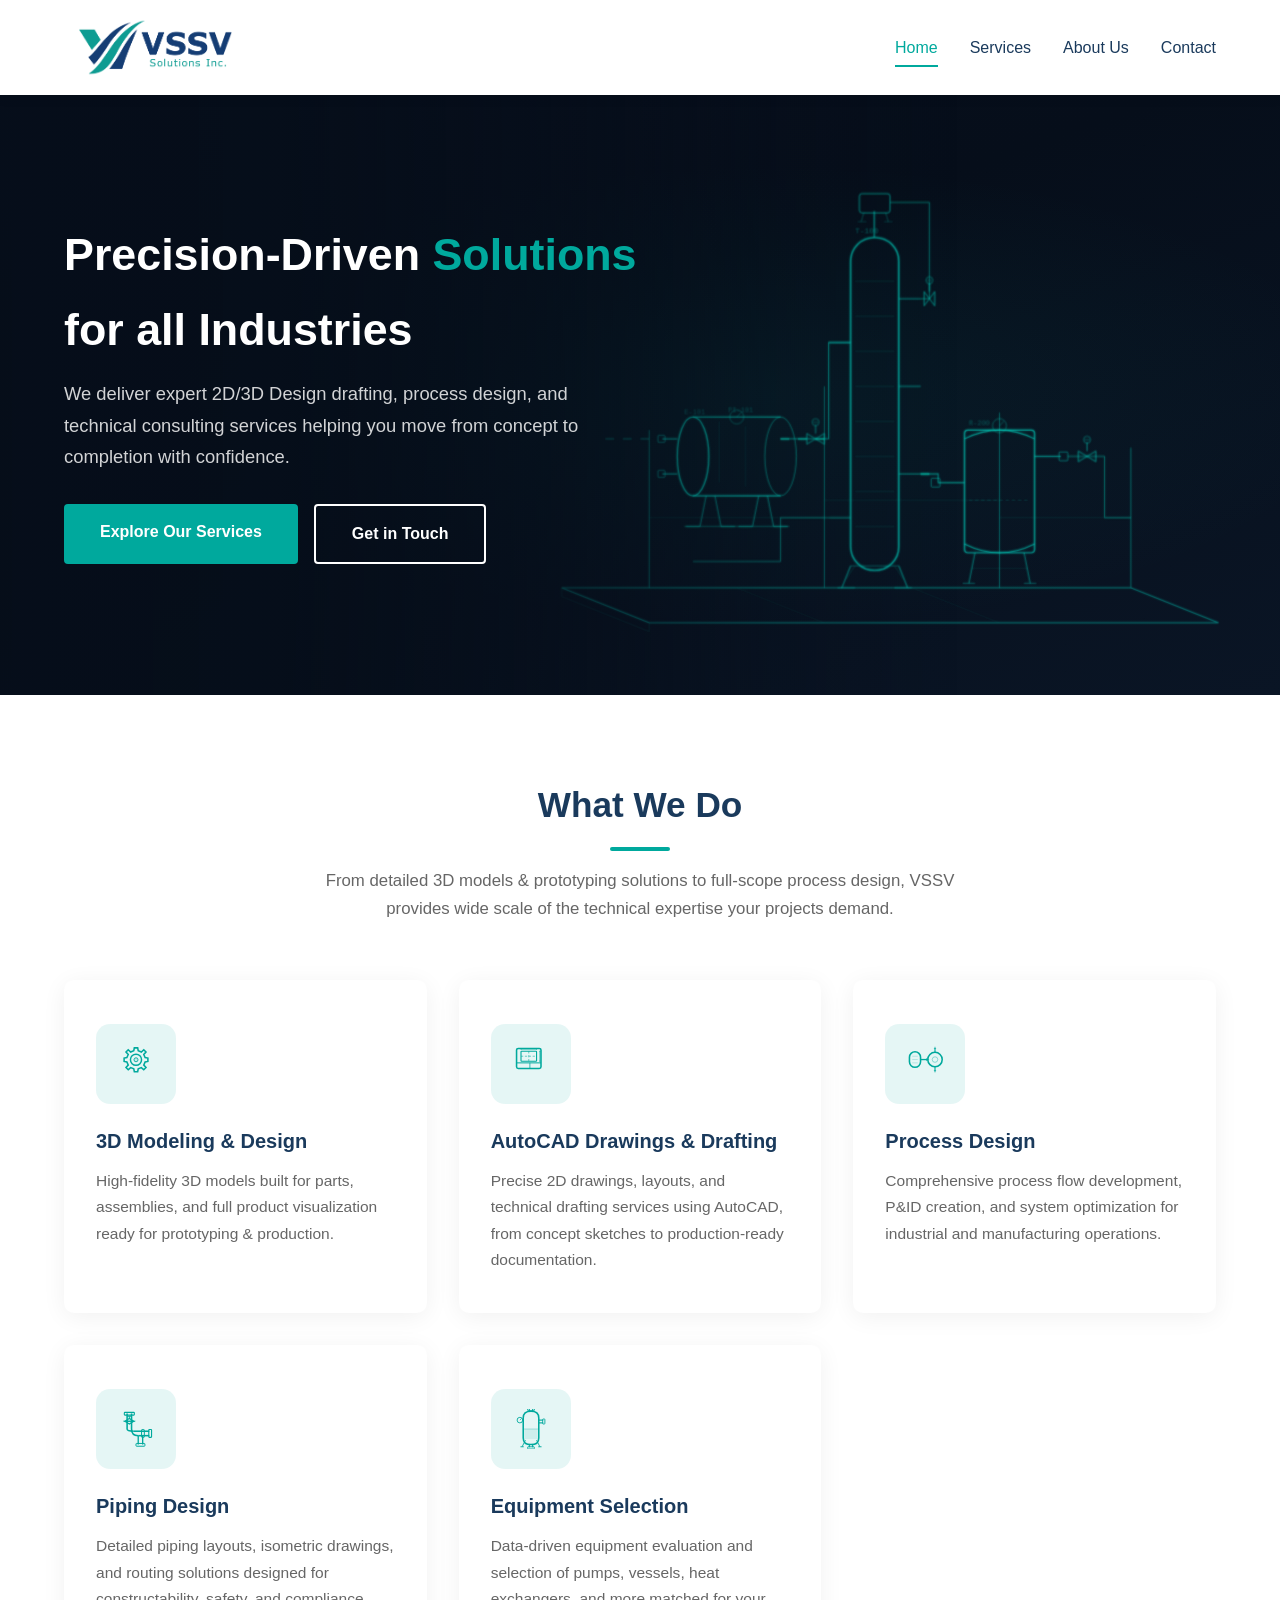
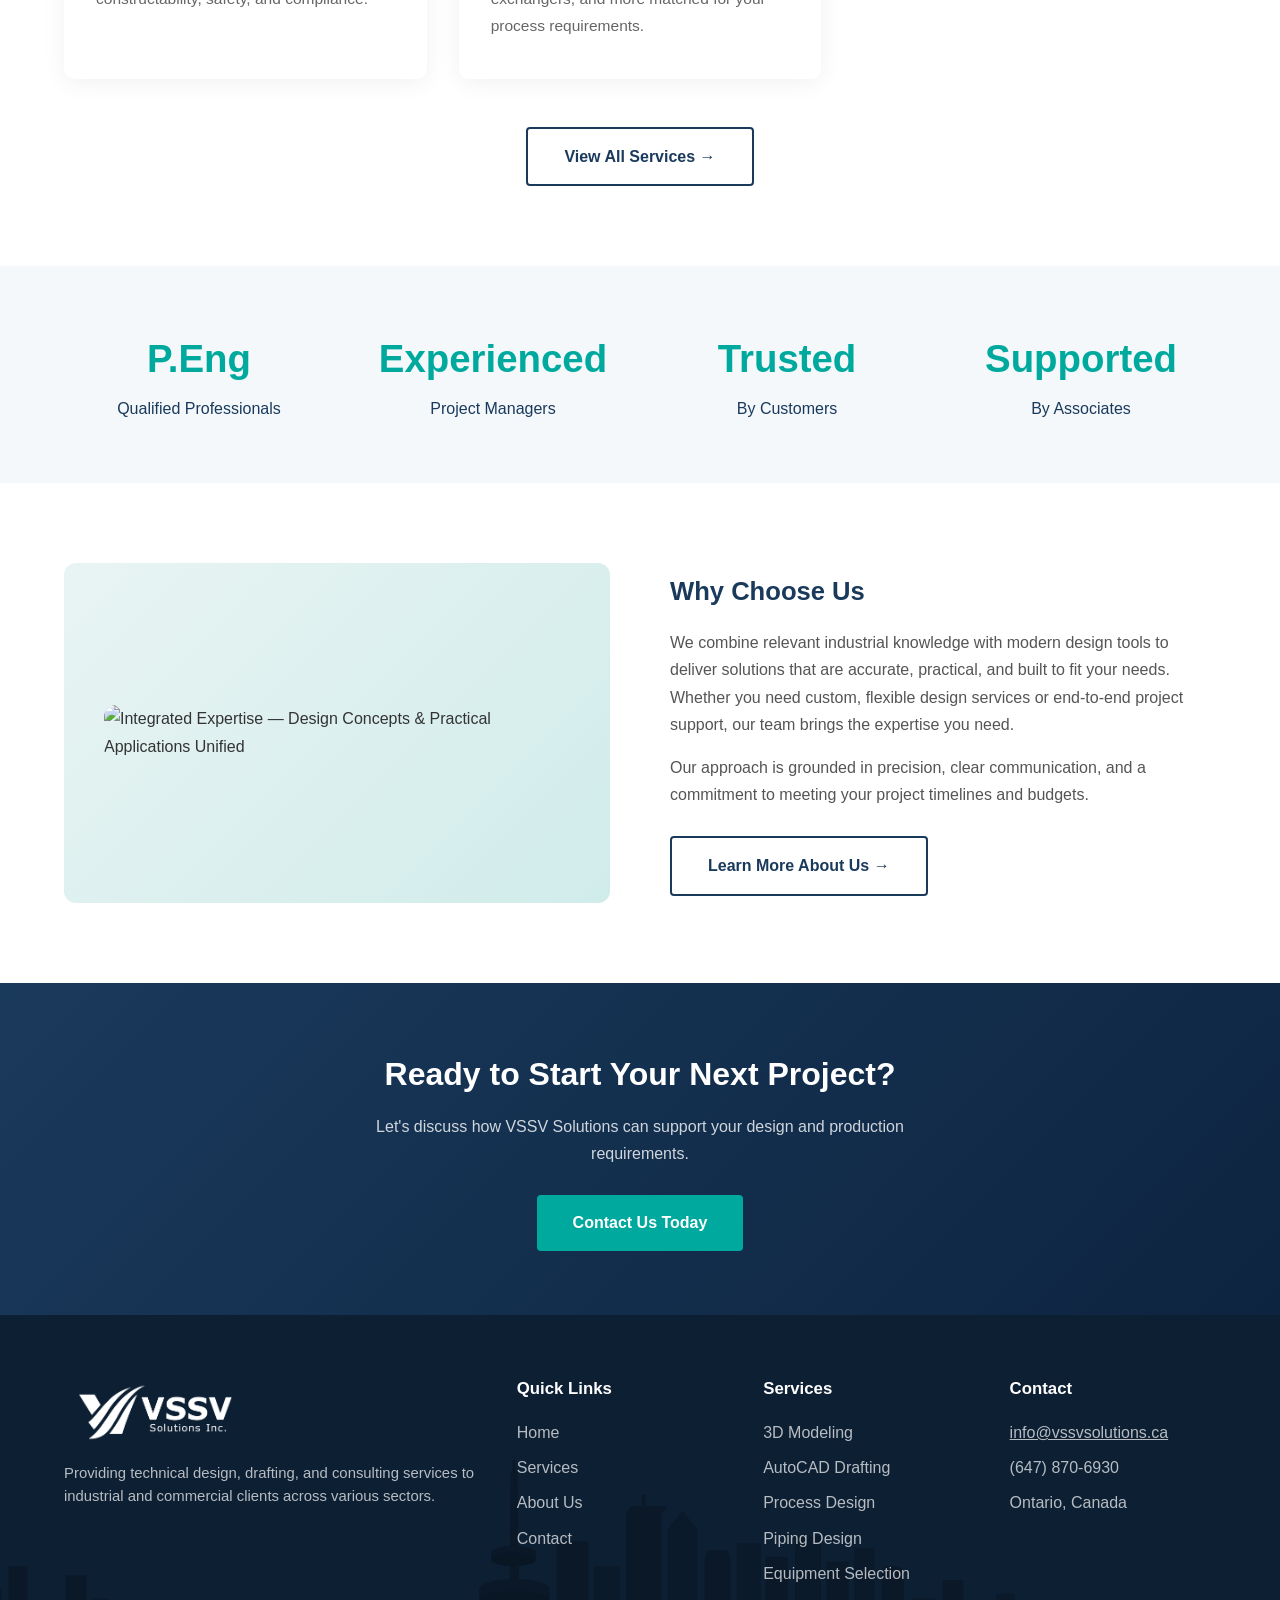
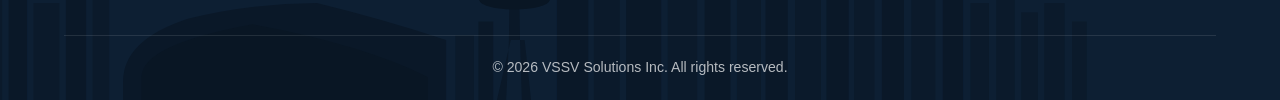
==== index.html @ 6647ab6a "Update index.html" ====
﻿<!DOCTYPE html>
<html lang="en">
<head>
  <meta charset="UTF-8">
  <meta name="viewport" content="width=device-width, initial-scale=1.0">
  <meta name="description" content="VSSV Solutions Inc. provides precision-driven design and drafting solutions for pharmaceutical, manufacturing, food &amp; beverage, process &amp; chemical, and power &amp; utilities industries. Based in Toronto, Canada.">
  <meta name="keywords" content="VSSV Solutions, design, drafting, 3D modeling, AutoCAD, process design, piping design, equipment selection, Toronto, Canada">
  <meta property="og:title" content="VSSV Solutions Inc. | Design &amp; Drafting Solutions for All Industries">
  <meta property="og:description" content="VSSV Solutions Inc. provides precision-driven design and drafting solutions for manufacturing, food &amp; beverage, process &amp; chemical, pharmaceutical, and power &amp; utilities industries. Based in Toronto, Canada.">
  <meta property="og:type" content="website">
  <meta property="og:url" content="https://vssvsolutions.ca">
  <title>VSSV Solutions Inc. | Design & Drafting Solutions for All Industries</title>
  <link rel="stylesheet" href="styles.css">
	<link rel="icon" type="image/jpeg" href="/favicon.jpg">
	<meta property="og:image" content="https://vssvsolutions.ca/favicon.jpg">
</head>
<body>

<!-- ========== NAVBAR ========== -->
<nav class="navbar">
  <div class="container">
    <a href="index.html" class="navbar-logo">
      <img src="images/logo.png" alt="VSSV Solutions Inc.">
    </a>
    <button class="hamburger" onclick="document.querySelector('.nav-links').classList.toggle('open')" aria-label="Menu">
      <span></span><span></span><span></span>
    </button>
    <div class="nav-links">
      <a href="index.html" class="active">Home</a>
      <a href="services.html">Services</a>
      <a href="about.html">About Us</a>
      <a href="contact.html">Contact</a>
    </div>
  </div>
</nav>

<!-- ========== HERO ========== -->
<section class="hero" style="padding:0; position:relative; min-height:600px; overflow:hidden; background:radial-gradient(ellipse at 60% 50%, rgba(0,169,157,.07) 0%, transparent 55%), linear-gradient(160deg, #080f1e 0%, #060e1a 40%, #0a1525 100%);">

  <style>
    /* Process Plant Animations */
    @keyframes slideUp { 0% { transform:translateY(120px); opacity:0; } 100% { transform:translateY(0); opacity:1; } }
    @keyframes slideLeft { 0% { transform:translateX(200px); opacity:0; } 100% { transform:translateX(0); opacity:1; } }
    @keyframes slideDown { 0% { transform:translateY(-140px); opacity:0; } 100% { transform:translateY(0); opacity:1; } }
    @keyframes fadeIn { 0% { opacity:0; } 100% { opacity:1; } }
    @keyframes flowRight { 0% { stroke-dashoffset:20; } 100% { stroke-dashoffset:0; } }

    .b-ground    { opacity:0; animation: slideUp   1.2s cubic-bezier(.23,1,.32,1) 0.2s forwards; }
    .b-columns   { opacity:0; animation: slideUp   1.3s cubic-bezier(.23,1,.32,1) 0.5s forwards; }
    .b-vessels   { opacity:0; animation: slideLeft  1.4s cubic-bezier(.23,1,.32,1) 0.9s forwards; }
    .b-tower     { opacity:0; animation: slideUp   1.5s cubic-bezier(.23,1,.32,1) 1.3s forwards; }
    .b-pipes     { opacity:0; animation: fadeIn    1.2s ease 1.8s forwards; }
    .b-details   { opacity:0; animation: fadeIn    1.0s ease 2.3s forwards; }
    .b-steam     { opacity:0; animation: fadeIn    1.0s ease 2.8s forwards; }
    .b-flow-line { stroke-dasharray:10 10; animation: flowRight 1s linear infinite; }

    .hero .skid-bg {
      position: absolute;
      right: -2%;
      top: 50%;
      transform: translateY(-50%);
      width: 65%;
      height: auto;
      opacity: 0.92;
    }
    .hero .text-fade {
      position: absolute;
      inset: 0;
      background: linear-gradient(90deg,
        rgba(6,14,26,.97) 0%,
        rgba(6,14,26,.92) 22%,
        rgba(6,14,26,.6) 42%,
        rgba(6,14,26,.15) 60%,
        transparent 75%);
      z-index: 5;
    }
    @media (max-width: 900px) {
      .hero .skid-bg { width: 95%; right: -15%; opacity: 0.45; }
      .hero .text-fade {
        background: linear-gradient(90deg,
          rgba(6,14,26,.97) 0%, rgba(6,14,26,.85) 40%,
          rgba(6,14,26,.5) 70%, rgba(6,14,26,.3) 100%);
      }
    }
  </style>

  <!-- Animated Skid Assembly -->
  <svg class="skid-bg" viewBox="0 0 950 720" xmlns="http://www.w3.org/2000/svg">
    <defs>
      <pattern id="dotP" width="30" height="30" patternUnits="userSpaceOnUse">
        <circle cx="15" cy="15" r="0.4" fill="rgba(0,200,180,.1)"/>
      </pattern>
      <filter id="gl" x="-20%" y="-20%" width="140%" height="140%">
        <feGaussianBlur stdDeviation="1.5" result="b"/>
        <feMerge><feMergeNode in="b"/><feMergeNode in="SourceGraphic"/></feMerge>
      </filter>
    </defs>
    <rect width="950" height="720" fill="url(#dotP)"/>

    <!-- Ground / Base platform -->
    <g class="b-ground" filter="url(#gl)">
      <path d="M100 580 L200 620 L850 620 L750 580 Z" fill="none" stroke="rgba(0,220,200,.35)" stroke-width="1.2"/>
      <path d="M100 580 L200 620 L200 630 L100 590 Z" fill="none" stroke="rgba(0,220,200,.15)" stroke-width="0.6"/>
      <line x1="300" y1="580" x2="400" y2="620" stroke="rgba(0,220,200,.1)" stroke-width="0.5"/>
      <line x1="500" y1="580" x2="600" y2="620" stroke="rgba(0,220,200,.1)" stroke-width="0.5"/>
    </g>

    <!-- Support columns -->
    <g class="b-columns" filter="url(#gl)">
      <line x1="200" y1="580" x2="200" y2="400" stroke="rgba(0,220,200,.3)" stroke-width="1"/>
      <line x1="400" y1="580" x2="400" y2="350" stroke="rgba(0,220,200,.3)" stroke-width="1"/>
      <line x1="600" y1="580" x2="600" y2="380" stroke="rgba(0,220,200,.3)" stroke-width="1"/>
      <line x1="750" y1="580" x2="750" y2="420" stroke="rgba(0,220,200,.3)" stroke-width="1"/>
      <!-- Cross braces -->
      <line x1="200" y1="500" x2="400" y2="500" stroke="rgba(0,220,200,.12)" stroke-width="0.6"/>
      <line x1="400" y1="480" x2="600" y2="480" stroke="rgba(0,220,200,.12)" stroke-width="0.6"/>
      <line x1="600" y1="500" x2="750" y2="500" stroke="rgba(0,220,200,.12)" stroke-width="0.6"/>
    </g>

    <!-- Vessels -->
    <g class="b-vessels" filter="url(#gl)">
      <!-- Heat Exchanger (horizontal cylinder) -->
      <ellipse cx="250" cy="430" rx="18" ry="45" stroke="rgba(0,220,200,.55)" stroke-width="1.4" fill="none"/>
      <ellipse cx="350" cy="430" rx="18" ry="45" stroke="rgba(0,220,200,.35)" stroke-width="1" fill="none"/>
      <line x1="250" y1="385" x2="350" y2="385" stroke="rgba(0,220,200,.55)" stroke-width="1.3"/>
      <line x1="250" y1="475" x2="350" y2="475" stroke="rgba(0,220,200,.55)" stroke-width="1.3"/>
      <!-- Internal baffles -->
      <line x1="280" y1="390" x2="280" y2="460" stroke="rgba(0,220,200,.15)" stroke-width="0.5"/>
      <line x1="310" y1="395" x2="310" y2="465" stroke="rgba(0,220,200,.15)" stroke-width="0.5"/>
      <!-- Nozzles -->
      <line x1="232" y1="410" x2="215" y2="410" stroke="rgba(0,220,200,.5)" stroke-width="1.2"/>
      <line x1="232" y1="450" x2="215" y2="450" stroke="rgba(0,220,200,.5)" stroke-width="1.2"/>
      <rect x="210" y="406" width="8" height="8" rx="1" stroke="rgba(0,220,200,.4)" stroke-width="0.8" fill="none"/>
      <rect x="210" y="446" width="8" height="8" rx="1" stroke="rgba(0,220,200,.4)" stroke-width="0.8" fill="none"/>
      <!-- Heat Exchanger Saddle Supports -->
      <path d="M265 475 L258 510 L242 510" stroke="rgba(0,220,200,.4)" stroke-width="1" fill="none"/>
      <path d="M275 475 L282 510 L298 510" stroke="rgba(0,220,200,.4)" stroke-width="1" fill="none"/>
      <line x1="240" y1="510" x2="300" y2="510" stroke="rgba(0,220,200,.35)" stroke-width="0.8"/>
      <path d="M325 475 L318 510 L302 510" stroke="rgba(0,220,200,.4)" stroke-width="1" fill="none"/>
      <path d="M335 475 L342 510 L358 510" stroke="rgba(0,220,200,.4)" stroke-width="1" fill="none"/>
      <line x1="300" y1="510" x2="360" y2="510" stroke="rgba(0,220,200,.35)" stroke-width="0.8"/>

      <!-- Reactor Vessel (vertical drum) -->
      <rect x="560" y="400" width="80" height="140" rx="4" stroke="rgba(0,220,200,.55)" stroke-width="1.4" fill="none"/>
      <path d="M560 410 Q600 390 640 410" stroke="rgba(0,220,200,.5)" stroke-width="1.2" fill="none"/>
      <path d="M560 530 Q600 550 640 530" stroke="rgba(0,220,200,.5)" stroke-width="1.2" fill="none"/>
      <!-- Internal level -->
      <line x1="565" y1="480" x2="635" y2="480" stroke="rgba(0,220,200,.2)" stroke-width="0.6" stroke-dasharray="4 3"/>
      <!-- Nozzles -->
      <line x1="640" y1="430" x2="670" y2="430" stroke="rgba(0,220,200,.5)" stroke-width="1.2"/>
      <rect x="668" y="425" width="10" height="10" rx="1" stroke="rgba(0,220,200,.4)" stroke-width="0.8" fill="none"/>
      <line x1="560" y1="460" x2="530" y2="460" stroke="rgba(0,220,200,.5)" stroke-width="1.2"/>
      <rect x="522" y="455" width="10" height="10" rx="1" stroke="rgba(0,220,200,.4)" stroke-width="0.8" fill="none"/>
      <!-- Reactor Vessel Support Legs -->
      <line x1="572" y1="540" x2="565" y2="575" stroke="rgba(0,220,200,.4)" stroke-width="1"/>
      <line x1="628" y1="540" x2="635" y2="575" stroke="rgba(0,220,200,.4)" stroke-width="1"/>
      <line x1="558" y1="575" x2="572" y2="575" stroke="rgba(0,220,200,.35)" stroke-width="0.8"/>
      <line x1="628" y1="575" x2="642" y2="575" stroke="rgba(0,220,200,.35)" stroke-width="0.8"/>
      <!-- Cross brace between legs -->
      <line x1="568" y1="558" x2="632" y2="558" stroke="rgba(0,220,200,.15)" stroke-width="0.5"/>
    </g>

    <!-- Distillation Tower -->
    <g class="b-tower" filter="url(#gl)">
      <rect x="430" y="180" width="55" height="380" rx="27" stroke="rgba(0,220,200,.6)" stroke-width="1.5" fill="none"/>
      <!-- Trays -->
      <line x1="435" y1="230" x2="480" y2="230" stroke="rgba(0,220,200,.2)" stroke-width="0.5"/>
      <line x1="435" y1="270" x2="480" y2="270" stroke="rgba(0,220,200,.2)" stroke-width="0.5"/>
      <line x1="435" y1="310" x2="480" y2="310" stroke="rgba(0,220,200,.2)" stroke-width="0.5"/>
      <line x1="435" y1="350" x2="480" y2="350" stroke="rgba(0,220,200,.2)" stroke-width="0.5"/>
      <line x1="435" y1="390" x2="480" y2="390" stroke="rgba(0,220,200,.2)" stroke-width="0.5"/>
      <line x1="435" y1="430" x2="480" y2="430" stroke="rgba(0,220,200,.2)" stroke-width="0.5"/>
      <line x1="435" y1="470" x2="480" y2="470" stroke="rgba(0,220,200,.2)" stroke-width="0.5"/>
      <line x1="435" y1="510" x2="480" y2="510" stroke="rgba(0,220,200,.2)" stroke-width="0.5"/>
      <!-- Side nozzles -->
      <line x1="485" y1="250" x2="510" y2="250" stroke="rgba(0,220,200,.45)" stroke-width="1"/>
      <line x1="485" y1="350" x2="510" y2="350" stroke="rgba(0,220,200,.45)" stroke-width="1"/>
      <line x1="485" y1="450" x2="510" y2="450" stroke="rgba(0,220,200,.45)" stroke-width="1"/>
      <line x1="430" y1="300" x2="405" y2="300" stroke="rgba(0,220,200,.45)" stroke-width="1"/>
      <line x1="430" y1="500" x2="405" y2="500" stroke="rgba(0,220,200,.45)" stroke-width="1"/>
      <!-- Top condenser -->
      <line x1="457" y1="180" x2="457" y2="150" stroke="rgba(0,220,200,.5)" stroke-width="1.2"/>
      <rect x="440" y="130" width="35" height="22" rx="3" stroke="rgba(0,220,200,.45)" stroke-width="1" fill="none"/>
      <!-- Condenser Support Brackets -->
      <line x1="445" y1="152" x2="442" y2="162" stroke="rgba(0,220,200,.3)" stroke-width="0.7"/>
      <line x1="470" y1="152" x2="473" y2="162" stroke="rgba(0,220,200,.3)" stroke-width="0.7"/>
      <line x1="438" y1="162" x2="448" y2="162" stroke="rgba(0,220,200,.25)" stroke-width="0.6"/>
      <line x1="468" y1="162" x2="478" y2="162" stroke="rgba(0,220,200,.25)" stroke-width="0.6"/>
      <!-- Distillation Tower Skirt Support -->
      <path d="M430 555 L420 580 L420 580" stroke="rgba(0,220,200,.45)" stroke-width="1.1" fill="none"/>
      <path d="M485 555 L495 580 L495 580" stroke="rgba(0,220,200,.45)" stroke-width="1.1" fill="none"/>
      <line x1="415" y1="580" x2="435" y2="580" stroke="rgba(0,220,200,.35)" stroke-width="0.9"/>
      <line x1="480" y1="580" x2="500" y2="580" stroke="rgba(0,220,200,.35)" stroke-width="0.9"/>
      <!-- Skirt ring -->
      <path d="M430 555 L485 555" stroke="rgba(0,220,200,.3)" stroke-width="0.8"/>
      <!-- Gussets -->
      <line x1="435" y1="555" x2="425" y2="570" stroke="rgba(0,220,200,.2)" stroke-width="0.5"/>
      <line x1="480" y1="555" x2="490" y2="570" stroke="rgba(0,220,200,.2)" stroke-width="0.5"/>
    </g>

    <!-- Interconnecting pipes -->
    <g class="b-pipes" filter="url(#gl)">
      <!-- Heat exchanger to tower -->
      <path d="M350 410 L405 410 L405 300 L430 300" stroke="rgba(0,220,200,.4)" stroke-width="1.2" fill="none"/>
      <!-- Tower to reactor -->
      <path d="M510 450 L530 450 L530 460" stroke="rgba(0,220,200,.4)" stroke-width="1.2" fill="none"/>
      <!-- Tower overhead to condenser -->
      <path d="M475 140 L520 140 L520 250 L510 250" stroke="rgba(0,220,200,.35)" stroke-width="1" fill="none"/>
      <!-- Reactor outlet -->
      <path d="M678 430 L720 430 L720 500 L750 500" stroke="rgba(0,220,200,.35)" stroke-width="1" fill="none"/>
      <!-- Feed line -->
      <path d="M150 410 L210 410" stroke="rgba(0,220,200,.35)" stroke-width="1" fill="none" class="b-flow-line"/>
      <!-- Bottom product line -->
      <path d="M405 500 L350 500 L350 550 L250 550" stroke="rgba(0,220,200,.35)" stroke-width="1" fill="none"/>

      <!-- Animated flow indicators -->
      <path d="M350 410 L405 410" stroke="rgba(0,255,220,.5)" stroke-width="1.5" fill="none" class="b-flow-line"/>
      <path d="M510 450 L530 450" stroke="rgba(0,255,220,.5)" stroke-width="1.5" fill="none" class="b-flow-line"/>
    </g>

    <!-- Details: valves, gauges, labels -->
    <g class="b-details" filter="url(#gl)">
      <!-- Valves (diamond shapes) -->
      <!-- Gate Valve 1 (on pipe to tower) -->
      <polygon points="380,404 390,410 380,416" stroke="rgba(0,220,200,.5)" stroke-width="0.9" fill="none"/>
      <polygon points="400,404 390,410 400,416" stroke="rgba(0,220,200,.5)" stroke-width="0.9" fill="none"/>
      <line x1="390" y1="404" x2="390" y2="394" stroke="rgba(0,220,200,.45)" stroke-width="0.9"/>
      <circle cx="390" cy="391" r="4" stroke="rgba(0,220,200,.4)" stroke-width="0.7" fill="none"/>
      <line x1="387" y1="391" x2="393" y2="391" stroke="rgba(0,220,200,.35)" stroke-width="0.6"/>
      <!-- Gate Valve 2 (on overhead line) -->
      <polygon points="514,242 520,250 514,258" stroke="rgba(0,220,200,.5)" stroke-width="0.9" fill="none"/>
      <polygon points="526,242 520,250 526,258" stroke="rgba(0,220,200,.5)" stroke-width="0.9" fill="none"/>
      <line x1="520" y1="242" x2="520" y2="232" stroke="rgba(0,220,200,.45)" stroke-width="0.9"/>
      <circle cx="520" cy="229" r="4" stroke="rgba(0,220,200,.4)" stroke-width="0.7" fill="none"/>
      <line x1="517" y1="229" x2="523" y2="229" stroke="rgba(0,220,200,.35)" stroke-width="0.6"/>
      <!-- Gate Valve 3 (on reactor outlet) -->
      <polygon points="690,424 700,430 690,436" stroke="rgba(0,220,200,.5)" stroke-width="0.9" fill="none"/>
      <polygon points="710,424 700,430 710,436" stroke="rgba(0,220,200,.5)" stroke-width="0.9" fill="none"/>
      <line x1="700" y1="424" x2="700" y2="414" stroke="rgba(0,220,200,.45)" stroke-width="0.9"/>
      <circle cx="700" cy="411" r="4" stroke="rgba(0,220,200,.4)" stroke-width="0.7" fill="none"/>
      <line x1="697" y1="411" x2="703" y2="411" stroke="rgba(0,220,200,.35)" stroke-width="0.6"/>
      <!-- Pressure gauges -->
      <circle cx="300" cy="385" r="8" stroke="rgba(0,220,200,.35)" stroke-width="0.7" fill="none"/>
      <line x1="300" y1="385" x2="305" y2="380" stroke="rgba(0,220,200,.4)" stroke-width="0.6"/>
      <circle cx="600" cy="395" r="8" stroke="rgba(0,220,200,.35)" stroke-width="0.7" fill="none"/>
      <line x1="600" y1="395" x2="605" y2="390" stroke="rgba(0,220,200,.4)" stroke-width="0.6"/>
      <!-- Labels -->
      <text x="290" y="380" fill="rgba(0,220,200,.2)" font-size="8" font-family="monospace">PI-101</text>
      <text x="435" y="175" fill="rgba(0,220,200,.25)" font-size="9" font-family="monospace">T-100</text>
      <text x="565" y="395" fill="rgba(0,220,200,.2)" font-size="8" font-family="monospace">R-200</text>
      <text x="240" y="382" fill="rgba(0,220,200,.2)" font-size="8" font-family="monospace">E-101</text>
    </g>

    <!-- Steam/vapor from condenser -->
    <g class="b-steam">
      <circle cx="450" cy="120" r="4" fill="none" stroke="rgba(0,220,200,.25)" stroke-width="0.6">
        <animate attributeName="cy" values="120;95" dur="3s" repeatCount="indefinite"/>
        <animate attributeName="opacity" values="0.4;0" dur="3s" repeatCount="indefinite"/>
        <animate attributeName="r" values="3;7" dur="3s" repeatCount="indefinite"/>
      </circle>
      <circle cx="460" cy="125" r="3" fill="none" stroke="rgba(0,220,200,.2)" stroke-width="0.5">
        <animate attributeName="cy" values="125;100" dur="3.5s" repeatCount="indefinite"/>
        <animate attributeName="opacity" values="0.3;0" dur="3.5s" repeatCount="indefinite"/>
        <animate attributeName="r" values="2;6" dur="3.5s" repeatCount="indefinite"/>
      </circle>
      <circle cx="470" cy="122" r="3.5" fill="none" stroke="rgba(0,220,200,.2)" stroke-width="0.5">
        <animate attributeName="cy" values="122;97" dur="2.8s" repeatCount="indefinite"/>
        <animate attributeName="opacity" values="0.35;0" dur="2.8s" repeatCount="indefinite"/>
        <animate attributeName="r" values="2.5;5.5" dur="2.8s" repeatCount="indefinite"/>
      </circle>
    </g>
  </svg>

  <!-- Text readability gradient -->
  <div class="text-fade"></div>

  <!-- Hero Content -->
  <div class="container" style="position:relative;z-index:10;display:flex;align-items:center;min-height:600px;">
    <div class="hero-content">
      <h1>Precision-Driven <span>Solutions</span> </h1>
	  <h1>for all Industries</h1>
      <p>We deliver expert 2D/3D Design drafting, process design, and technical consulting services helping you move from concept to completion with confidence.</p>
      <div class="hero-buttons">
        <a href="services.html" class="btn btn-primary">Explore Our Services</a>
        <a href="contact.html" class="btn btn-outline">Get in Touch</a>
      </div>
    </div>
  </div>
</section>


<!-- ========== SERVICES OVERVIEW ========== -->
<section class="section">
  <div class="container">
    <div class="section-header">
      <h2>What We Do</h2>
      <div class="accent-bar"></div>
      <p>From detailed 3D models & prototyping solutions to full-scope process design, VSSV provides wide scale of the technical expertise your projects demand.</p>
    </div>
    <div class="services-grid">

      <!-- Card 1 -->
      <div class="service-card">
        <div class="icon">
          <svg viewBox="0 0 36 36" fill="none" xmlns="http://www.w3.org/2000/svg">
            <path d="M16.5 3.5 L19.5 3.5 L20 6 L22.8 7.2 L25 5.2 L27 7.2 L25 9.4 L26.2 12.2 L28.7 12.7 L28.7 15.7 L26.2 16.2 L25 19 L27 21.2 L25 23.2 L22.8 21.2 L20 22.4 L19.5 24.9 L16.5 24.9 L16 22.4 L13.2 21.2 L11 23.2 L9 21.2 L11 19 L9.8 16.2 L7.3 15.7 L7.3 12.7 L9.8 12.2 L11 9.4 L9 7.2 L11 5.2 L13.2 7.2 L16 6 L16.5 3.5 Z" stroke="currentColor" stroke-width="1.4" fill="none"/>
            <circle cx="18" cy="14.2" r="5" stroke="currentColor" stroke-width="1.3" fill="none"/>
            <circle cx="18" cy="14.2" r="1.8" stroke="currentColor" stroke-width="0.8" fill="rgba(0,169,157,.15)"/>
          </svg>
        </div>
        <h3>3D Modeling &amp; Design</h3>
        <p>High-fidelity 3D models built for parts, assemblies, and full product visualization ready for prototyping & production.</p>
      </div>

      <!-- Card 2 -->
      <div class="service-card">
        <div class="icon">
          <svg viewBox="0 0 36 36" fill="none" xmlns="http://www.w3.org/2000/svg">
            <rect x="5" y="4" width="22" height="18" rx="1.5" stroke="currentColor" stroke-width="1.4" fill="none"/>
            <line x1="5" y1="17" x2="27" y2="17" stroke="currentColor" stroke-width="0.9"/>
            <line x1="17" y1="17" x2="17" y2="22" stroke="currentColor" stroke-width="0.7"/>
            <rect x="9" y="6.5" width="14" height="9" rx="0.5" stroke="currentColor" stroke-width="1" fill="none"/>
            <line x1="16" y1="6.5" x2="16" y2="15.5" stroke="currentColor" stroke-width="0.5" stroke-dasharray="2 1.5"/>
            <line x1="9" y1="11" x2="23" y2="11" stroke="currentColor" stroke-width="0.5" stroke-dasharray="2 1.5"/>
            <line x1="9" y1="4.5" x2="23" y2="4.5" stroke="currentColor" stroke-width="0.6"/>
            <line x1="9" y1="3.8" x2="9" y2="5.2" stroke="currentColor" stroke-width="0.6"/>
            <line x1="23" y1="3.8" x2="23" y2="5.2" stroke="currentColor" stroke-width="0.6"/>
            <line x1="26" y1="6.5" x2="26" y2="15.5" stroke="currentColor" stroke-width="0.6"/>
            <line x1="25.3" y1="6.5" x2="26.7" y2="6.5" stroke="currentColor" stroke-width="0.6"/>
            <line x1="25.3" y1="15.5" x2="26.7" y2="15.5" stroke="currentColor" stroke-width="0.6"/>
          </svg>
        </div>
        <h3>AutoCAD Drawings &amp; Drafting</h3>
        <p>Precise 2D drawings, layouts, and technical drafting services using AutoCAD, from concept sketches to production-ready documentation.</p>
      </div>

      <!-- Card 3 -->
      <div class="service-card">
        <div class="icon">
          <svg viewBox="0 0 36 36" fill="none" xmlns="http://www.w3.org/2000/svg">
            <rect x="4" y="7" width="10" height="14" rx="5" stroke="currentColor" stroke-width="1.4" fill="none"/>
            <line x1="6.5" y1="11" x2="11.5" y2="11" stroke="currentColor" stroke-width="0.5" stroke-opacity="0.4"/>
            <line x1="6.5" y1="14" x2="11.5" y2="14" stroke="currentColor" stroke-width="0.5" stroke-opacity="0.4"/>
            <line x1="6.5" y1="17" x2="11.5" y2="17" stroke="currentColor" stroke-width="0.5" stroke-opacity="0.4"/>
            <line x1="14" y1="14" x2="20" y2="14" stroke="currentColor" stroke-width="1.2"/>
            <polygon points="19,12.5 22,14 19,15.5" fill="currentColor" fill-opacity="0.7" stroke="none"/>
            <circle cx="27" cy="14" r="6.5" stroke="currentColor" stroke-width="1.4" fill="none"/>
            <circle cx="27" cy="14" r="2.5" stroke="currentColor" stroke-width="0.7" fill="none" stroke-opacity="0.5"/>
            <line x1="27" y1="7.5" x2="27" y2="3.5" stroke="currentColor" stroke-width="1"/>
            <polygon points="25.8,4.5 27,2 28.2,4.5" fill="currentColor" fill-opacity="0.6" stroke="none"/>
            <line x1="27" y1="20.5" x2="27" y2="24.5" stroke="currentColor" stroke-width="1"/>
            <polygon points="25.8,23.5 27,26 28.2,23.5" fill="currentColor" fill-opacity="0.6" stroke="none"/>
          </svg>
        </div>
        <h3>Process Design</h3>
        <p>Comprehensive process flow development, P&amp;ID creation, and system optimization for industrial and manufacturing operations.</p>
      </div>

      <!-- Card 4 -->
      <div class="service-card">
        <div class="icon">
          <svg viewBox="0 0 36 36" fill="none" xmlns="http://www.w3.org/2000/svg">
            <line x1="10" y1="4" x2="10" y2="18" stroke="currentColor" stroke-width="1.4"/>
            <line x1="14" y1="4" x2="14" y2="18" stroke="currentColor" stroke-width="1.4"/>
            <rect x="7.5" y="3" width="9" height="2.5" rx="0.5" stroke="currentColor" stroke-width="1" fill="none"/>
            <path d="M14 18 Q14 24 20 24" stroke="currentColor" stroke-width="1.4" fill="none"/>
            <path d="M10 18 Q10 20 16 20" stroke="currentColor" stroke-width="1.4" fill="none"/>
            <line x1="16" y1="20" x2="30" y2="20" stroke="currentColor" stroke-width="1.4"/>
            <line x1="20" y1="24" x2="30" y2="24" stroke="currentColor" stroke-width="1.4"/>
            <rect x="23" y="18.5" width="2.5" height="7" rx="0.5" stroke="currentColor" stroke-width="0.9" fill="none"/>
            <rect x="29.5" y="18.5" width="2.5" height="7" rx="0.5" stroke="currentColor" stroke-width="1" fill="none"/>
            <polygon points="8,11 12,8.5 16,11" stroke="currentColor" stroke-width="1" fill="none"/>
            <polygon points="8,11 12,13.5 16,11" stroke="currentColor" stroke-width="1" fill="none"/>
            <line x1="12" y1="8.5" x2="12" y2="6.5" stroke="currentColor" stroke-width="0.8"/>
            <line x1="10" y1="6.5" x2="14" y2="6.5" stroke="currentColor" stroke-width="0.9"/>
            <line x1="20" y1="24" x2="20" y2="32" stroke="currentColor" stroke-width="1.2"/>
            <line x1="24" y1="24" x2="24" y2="32" stroke="currentColor" stroke-width="1.2"/>
            <rect x="18" y="31" width="8" height="2.5" rx="0.5" stroke="currentColor" stroke-width="0.9" fill="none"/>
          </svg>
        </div>
        <h3>Piping Design</h3>
        <p>Detailed piping layouts, isometric drawings, and routing solutions designed for constructability, safety, and compliance.</p>
      </div>

      <!-- Card 5 -->
      <div class="service-card">
        <div class="icon">
          <svg viewBox="0 0 36 36" fill="none" xmlns="http://www.w3.org/2000/svg">
            <line x1="11" y1="8" x2="11" y2="26" stroke="currentColor" stroke-width="1.4"/>
            <line x1="25" y1="8" x2="25" y2="26" stroke="currentColor" stroke-width="1.4"/>
            <path d="M11 8 Q11 2 18 2 Q25 2 25 8" stroke="currentColor" stroke-width="1.4" fill="none"/>
            <path d="M11 26 Q11 32 18 32 Q25 32 25 26" stroke="currentColor" stroke-width="1.4" fill="none"/>
            <rect x="12" y="18" width="12" height="9" rx="0" fill="rgba(0,169,157,.1)"/>
            <line x1="11" y1="18" x2="25" y2="18" stroke="currentColor" stroke-width="0.6" stroke-opacity="0.45"/>
            <line x1="16.5" y1="2" x2="16.5" y2="0" stroke="currentColor" stroke-width="1"/>
            <line x1="19.5" y1="2" x2="19.5" y2="0" stroke="currentColor" stroke-width="1"/>
            <rect x="15" y="-0.5" width="6" height="2" rx="0.5" stroke="currentColor" stroke-width="0.8" fill="none"/>
            <line x1="25" y1="10" x2="29" y2="10" stroke="currentColor" stroke-width="1"/>
            <line x1="25" y1="12.5" x2="29" y2="12.5" stroke="currentColor" stroke-width="1"/>
            <rect x="28.5" y="9" width="2" height="4.5" rx="0.5" stroke="currentColor" stroke-width="0.8" fill="none"/>
            <line x1="16.5" y1="32" x2="16.5" y2="34.5" stroke="currentColor" stroke-width="1"/>
            <line x1="19.5" y1="32" x2="19.5" y2="34.5" stroke="currentColor" stroke-width="1"/>
            <rect x="15" y="34" width="6" height="2" rx="0.5" stroke="currentColor" stroke-width="0.8" fill="none"/>
            <line x1="13" y1="28" x2="10" y2="34" stroke="currentColor" stroke-width="0.8"/>
            <line x1="23" y1="28" x2="26" y2="34" stroke="currentColor" stroke-width="0.8"/>
            <line x1="8.5" y1="34" x2="11.5" y2="34" stroke="currentColor" stroke-width="0.8"/>
            <line x1="24.5" y1="34" x2="27.5" y2="34" stroke="currentColor" stroke-width="0.8"/>
            <circle cx="8" cy="10" r="2.5" stroke="currentColor" stroke-width="0.8" fill="none"/>
            <line x1="8" y1="10" x2="9.5" y2="8.5" stroke="currentColor" stroke-width="0.6"/>
            <line x1="11" y1="10" x2="10.5" y2="10" stroke="currentColor" stroke-width="0.6"/>
          </svg>
        </div>
        <h3>Equipment Selection</h3>
        <p>Data-driven equipment evaluation and selection of pumps, vessels, heat exchangers, and more matched for your process requirements.</p>
      </div>

    </div>
    <div style="text-align:center; margin-top:48px;">
      <a href="services.html" class="btn btn-outline-dark">View All Services →</a>
    </div>
  </div>
</section>

<!-- ========== STATS ========== -->
<section class="section-alt">
  <div class="container">
    <div class="stats-row">
      <div class="stat-item"><h3>P.Eng</h3><p>Qualified Professionals</p></div>
      <div class="stat-item"><h3>Experienced</h3><p>Project Managers</p></div>
      <div class="stat-item"><h3>Trusted</h3><p>By Customers</p></div>
      <div class="stat-item"><h3>Supported</h3><p>By Associates</p></div>
    </div>
  </div>
</section>

<!-- ========== WHY VSSV ========== -->
<section class="section">
  <div class="container">
    <div class="about-grid">
      <div class="about-image">
        <img src="images/why-choose-us.png" alt="Integrated Expertise — Design Concepts & Practical Applications Unified" style="width:100%; border-radius:12px;">
      </div>
      <div class="about-text">
        <h3>Why Choose Us</h3>
        <p>We combine relevant industrial knowledge with modern design tools to deliver solutions that are accurate, practical, and built to fit your needs. Whether you need custom, flexible design services or end-to-end project support, our team brings the expertise you need.</p>
        <p>Our approach is grounded in precision, clear communication, and a commitment to meeting your project timelines and budgets.</p>
        <a href="about.html" class="btn btn-outline-dark" style="margin-top:12px;">Learn More About Us →</a>
      </div>
    </div>
  </div>
</section>

<!-- ========== CTA ========== -->
<section class="cta-banner">
  <div class="container">
    <h2>Ready to Start Your Next Project?</h2>
    <p>Let's discuss how VSSV Solutions can support your design and production requirements.</p>
    <a href="contact.html" class="btn btn-primary">Contact Us Today</a>
  </div>
</section>

<!-- ========== FOOTER ========== -->
<footer class="footer">
  <!-- Toronto Skyline Silhouette -->
  <div class="skyline-backdrop">
    <svg viewBox="0 0 1600 260" preserveAspectRatio="xMidYMid slice" style="height: 240px;" xmlns="http://www.w3.org/2000/svg">
      <rect x="30" y="145" width="18" height="115" fill="#0b1a2b"/>
      <rect x="55" y="105" width="22" height="155" fill="#0a1828"/>
      <rect x="84" y="140" width="25" height="120" fill="#0b1a2b"/>
      <rect x="116" y="115" width="20" height="145" fill="#0a1828"/>
      <rect x="143" y="155" width="28" height="105" fill="#0b1a2b"/>
      <rect x="178" y="125" width="22" height="135" fill="#0a1828"/>
      <rect x="207" y="150" width="18" height="110" fill="#0b1a2b"/>
      <path d="M240 260 L240 240 Q240 195 310 172 Q380 155 450 155 Q520 172 590 195 Q590 240 590 260 Z" fill="#0a1828"/>
      <path d="M260 260 L260 235 Q260 200 380 178 Q500 200 570 235 L570 260 Z" fill="#091624"/>
      <rect x="600" y="190" width="20" height="70" fill="#0b1a2b"/>
      <rect x="625" y="175" width="16" height="85" fill="#0a1828"/>
      <polygon points="645,260 655,260 658,195 670,195 672,260 682,260 675,195 660,195" fill="#0a1828"/>
      <polygon points="658,195 660,12 667,12 670,195" fill="#0a1828"/>
      <rect x="662" y="0" width="3" height="12" fill="#0a1828"/>
      <ellipse cx="664" cy="140" rx="38" ry="11" fill="#0a1828"/>
      <rect x="626" y="140" width="76" height="12" rx="2" fill="#0a1828"/>
      <ellipse cx="664" cy="152" rx="38" ry="10" fill="#091624"/>
      <ellipse cx="663" cy="100" rx="24" ry="7" fill="#0a1828"/>
      <rect x="639" y="100" width="48" height="8" rx="1" fill="#0a1828"/>
      <ellipse cx="663" cy="108" rx="24" ry="7" fill="#091624"/>
      <rect x="710" y="88" width="34" height="172" fill="#0a1828"/>
      <rect x="750" y="115" width="28" height="145" fill="#0b1a2b"/>
      <rect x="785" y="58" width="38" height="202" fill="#0a1828"/>
      <rect x="802" y="38" width="4" height="20" fill="#0a1828"/>
      <polygon points="785,58 790,50 830,50 823,58" fill="#0a1828"/>
      <rect x="830" y="75" width="32" height="185" fill="#0b1a2b"/>
      <polygon points="830,75 846,55 862,75" fill="#0b1a2b"/>
      <rect x="870" y="108" width="28" height="152" fill="#0a1828"/>
      <polygon points="870,108 873,98 895,98 898,108" fill="#0a1828"/>
      <rect x="905" y="90" width="26" height="170" fill="#0b1a2b"/>
      <rect x="936" y="105" width="24" height="155" fill="#0a1828"/>
      <rect x="968" y="82" width="28" height="178" fill="#0b1a2b"/>
      <rect x="1002" y="110" width="24" height="150" fill="#0a1828"/>
      <rect x="1032" y="95" width="22" height="165" fill="#0b1a2b"/>
      <rect x="1062" y="120" width="24" height="140" fill="#0a1828"/>
      <ellipse cx="1074" cy="120" rx="12" ry="5" fill="#0a1828"/>
      <rect x="1094" y="150" width="26" height="110" fill="#0b1a2b"/>
      <rect x="1128" y="130" width="22" height="130" fill="#0a1828"/>
      <rect x="1158" y="155" width="20" height="105" fill="#0b1a2b"/>
      <rect x="1186" y="145" width="20" height="115" fill="#0b1a2b"/>
      <rect x="1213" y="165" width="18" height="95" fill="#0b1a2b"/>
      <rect x="1238" y="155" width="22" height="105" fill="#0b1a2b"/>
      <rect x="1268" y="175" width="16" height="85" fill="#0b1a2b"/>
    </svg>
  </div>
  <div class="container">
    <div class="footer-grid">
      <div class="footer-about">
        <img src="images/logo.png" alt="VSSV Solutions Inc." style="height:75px; filter: brightness(0) invert(1);">
        <p>Providing technical design, drafting, and consulting services to industrial and commercial clients across various sectors.</p>
      </div>
      <div>
        <h4>Quick Links</h4>
        <ul>
          <li><a href="index.html">Home</a></li>
          <li><a href="services.html">Services</a></li>
          <li><a href="about.html">About Us</a></li>
          <li><a href="contact.html">Contact</a></li>
        </ul>
      </div>
      <div>
        <h4>Services</h4>
        <ul>
          <li><a href="services.html">3D Modeling</a></li>
          <li><a href="services.html">AutoCAD Drafting</a></li>
          <li><a href="services.html">Process Design</a></li>
          <li><a href="services.html">Piping Design</a></li>
          <li><a href="services.html">Equipment Selection</a></li>
        </ul>
      </div>
      <div>
        <h4>Contact</h4>
        <ul>
          <li><a href="mailto:info@vssvsolutions.ca" class="email-link">info@vssvsolutions.ca</a></li>
          <li>(647) 870-6930</li>
          <li>Ontario, Canada</li>
        </ul>
      </div>
    </div>
    <div class="footer-bottom">
      &copy; 2026 VSSV Solutions Inc. All rights reserved.
    </d                
---- styles.css ----
/* ========================================
   VSSV Solutions Inc. — Global Stylesheet
   Colors: Navy #1a3a5c  |  Teal #00a99d
   ======================================== */

/* ---------- Reset & Base ---------- */
*, *::before, *::after { box-sizing: border-box; margin: 0; padding: 0; }

html { scroll-behavior: smooth; }

body {
  font-family: 'Segoe UI', Roboto, 'Helvetica Neue', Arial, sans-serif;
  color: #333;
  line-height: 1.7;
  background: #fff;
}

a { text-decoration: none; color: inherit; }
img { max-width: 100%; display: block; }
ul { list-style: none; }

/* ---------- Utility ---------- */
.container { max-width: 1200px; margin: 0 auto; padding: 0 24px; }
.section   { padding: 80px 0; }
.section-alt { background: #f4f8fb; }

.section-header {
  text-align: center;
  margin-bottom: 56px;
}
.section-header h2 {
  font-size: 2.2rem;
  color: #1a3a5c;
  margin-bottom: 12px;
}
.section-header .accent-bar {
  width: 60px; height: 4px;
  background: #00a99d;
  margin: 0 auto 16px;
  border-radius: 2px;
}
.section-header p {
  max-width: 640px;
  margin: 0 auto;
  color: #666;
  font-size: 1.05rem;
}

.btn {
  display: inline-block;
  padding: 14px 36px;
  border-radius: 4px;
  font-weight: 600;
  font-size: 1rem;
  transition: all .25s;
  cursor: pointer;
  border: none;
}
.btn-primary { background: #00a99d; color: #fff; }
.btn-primary:hover { background: #008f84; }
.btn-outline { border: 2px solid #fff; color: #fff; background: transparent; }
.btn-outline:hover { background: rgba(255,255,255,.15); }
.btn-outline-dark { border: 2px solid #1a3a5c; color: #1a3a5c; background: transparent; }
.btn-outline-dark:hover { background: #1a3a5c; color: #fff; }

/* ---------- Navigation ---------- */
.navbar {
  position: fixed; top: 0; left: 0; right: 0;
  z-index: 1000;
  background: #fff;
  box-shadow: 0 2px 12px rgba(0,0,0,.08);
  transition: background .3s;
}
.navbar .container {
  display: flex;
  align-items: center;
  justify-content: space-between;
  height: 95px;
}
.navbar-logo img {
  height: 75px;
  width: auto;
}
.navbar-logo .logo-text {
  display: flex;
  align-items: center;
  gap: 10px;
  font-size: 1.5rem;
  font-weight: 800;
  color: #1a3a5c;
}
.navbar-logo .logo-text span.teal { color: #00a99d; }

.nav-links { display: flex; gap: 32px; align-items: center; }
.nav-links a {
  font-weight: 500;
  color: #1a3a5c;
  position: relative;
  padding: 4px 0;
  transition: color .2s;
}
.nav-links a::after {
  content: '';
  position: absolute; left: 0; bottom: -2px;
  width: 0; height: 2px;
  background: #00a99d;
  transition: width .3s;
}
.nav-links a:hover { color: #00a99d; }
.nav-links a:hover::after,
.nav-links a.active::after { width: 100%; }
.nav-links a.active { color: #00a99d; }

/* Hamburger */
.hamburger { display: none; flex-direction: column; gap: 5px; cursor: pointer; background: none; border: none; padding: 4px; }
.hamburger span { display: block; width: 26px; height: 3px; background: #1a3a5c; border-radius: 2px; transition: .3s; }

/* ---------- Hero ---------- */
.hero {
  margin-top: 95px;
  color: #fff;
  position: relative;
  overflow: hidden;
}
.hero .container {
  display: flex;
  align-items: center;
  gap: 60px;
}
.hero-content { flex: 1; position: relative; z-index: 1; }
.hero-content h1 {
  font-size: 2.8rem;
  line-height: 1.25;
  margin-bottom: 20px;
}
.hero-content h1 span { color: #00a99d; }
.hero-content p {
  font-size: 1.15rem;
  color: rgba(255,255,255,.82);
  margin-bottom: 32px;
  max-width: 520px;
}
.hero-buttons { display: flex; gap: 16px; flex-wrap: wrap; }
.hero-visual { flex: 1; position: relative; z-index: 1; text-align: center; }
.hero-visual svg { max-width: 420px; }

/* ---------- Services Grid ---------- */
.services-grid {
  display: grid;
  grid-template-columns: repeat(auto-fit, minmax(320px, 1fr));
  gap: 32px;
}
.service-card {
  background: #fff;
  border-radius: 10px;
  padding: 40px 32px;
  box-shadow: 0 4px 24px rgba(0,0,0,.06);
  transition: transform .3s, box-shadow .3s;
  border-top: 4px solid transparent;
}
.service-card:hover {
  transform: translateY(-6px);
  box-shadow: 0 12px 36px rgba(0,0,0,.1);
  border-top-color: #00a99d;
}
.service-card .icon {
  width: 80px; height: 80px;
  background: rgba(0,169,157,.1);
  border-radius: 14px;
  display: flex; align-items: center; justify-content: center;
  margin-bottom: 20px;
}
.service-card .icon svg { width: 40px; height: 40px; color: #00a99d; }
.service-card h3 { font-size: 1.25rem; color: #1a3a5c; margin-bottom: 10px; }
.service-card p { color: #666; font-size: .97rem; }

/* ---------- Stats Row ---------- */
.stats-row {
  display: grid;
  grid-template-columns: repeat(4, 1fr);
  gap: 24px;
  text-align: center;
  padding: 60px 0;
}
.stat-item h3 { font-size: 2.4rem; color: #00a99d; font-weight: 700; }
.stat-item p  { color: #1a3a5c; font-weight: 500; margin-top: 4px; }

/* ---------- About / Why Choose ---------- */
.about-grid {
  display: grid;
  grid-template-columns: 1fr 1fr;
  gap: 60px;
  align-items: center;
}
.about-text h3 { font-size: 1.6rem; color: #1a3a5c; margin-bottom: 16px; }
.about-text p  { color: #555; margin-bottom: 16px; }
.about-image {
  background: linear-gradient(135deg, #e8f4f3 0%, #d0ecea 100%);
  border-radius: 12px;
  padding: 40px;
  display: flex; align-items: center; justify-content: center;
  min-height: 340px;
}

.values-grid {
  display: grid;
  grid-template-columns: repeat(auto-fit, minmax(240px, 1fr));
  gap: 28px;
  margin-top: 40px;
}
.value-card {
  text-align: center;
  padding: 32px 20px;
}
.value-card .icon {
  width: 56px; height: 56px;
  margin: 0 auto 16px;
  background: rgba(0,169,157,.1);
  border-radius: 50%;
  display: flex; align-items: center; justify-content: center;
}
.value-card h4 { color: #1a3a5c; margin-bottom: 8px; }
.value-card p  { color: #666; font-size: .93rem; }

/* ---------- Team ---------- */
.team-grid {
  display: grid;
  grid-template-columns: repeat(auto-fit, minmax(250px, 1fr));
  gap: 32px;
}
.team-card {
  text-align: center;
  padding: 36px 24px;
  background: #fff;
  border-radius: 10px;
  box-shadow: 0 4px 20px rgba(0,0,0,.06);
}
.team-card .avatar {
  width: 100px; height: 100px;
  border-radius: 50%;
  background: linear-gradient(135deg, #1a3a5c, #00a99d);
  margin: 0 auto 16px;
  display: flex; align-items: center; justify-content: center;
  color: #fff; font-size: 2rem; font-weight: 700;
}
.team-card h4 { color: #1a3a5c; margin-bottom: 4px; }
.team-card .role { color: #00a99d; font-size: .9rem; font-weight: 500; }
.team-card p { color: #666; font-size: .93rem; margin-top: 10px; }

/* ---------- Contact ---------- */
.contact-grid {
  display: grid;
  grid-template-columns: 1fr 1fr;
  gap: 48px;
}
.contact-info-card {
  display: flex; gap: 16px;
  margin-bottom: 28px;
}
.contact-info-card .icon {
  width: 48px; height: 48px; min-width: 48px;
  background: rgba(0,169,157,.1);
  border-radius: 10px;
  display: flex; align-items: center; justify-content: center;
}
.contact-info-card h4 { color: #1a3a5c; margin-bottom: 2px; }
.contact-info-card p  { color: #666; font-size: .95rem; }

.contact-form { background: #fff; padding: 40px; border-radius: 12px; box-shadow: 0 4px 24px rgba(0,0,0,.06); }
.contact-form h3 { color: #1a3a5c; margin-bottom: 24px; font-size: 1.4rem; }
.form-group { margin-bottom: 18px; }
.form-group label { display: block; font-weight: 500; color: #1a3a5c; margin-bottom: 6px; font-size: .95rem; }
.form-group input,
.form-group select,
.form-group textarea {
  width: 100%;
  padding: 12px 16px;
  border: 1.5px solid #d5dde5;
  border-radius: 6px;
  font-size: 1rem;
  font-family: inherit;
  transition: border-color .2s;
  background: #fafbfc;
}
.form-group input:focus,
.form-group select:focus,
.form-group textarea:focus {
  outline: none;
  border-color: #00a99d;
  background: #fff;
}
.form-group textarea { resize: vertical; min-height: 120px; }
.form-row { display: grid; grid-template-columns: 1fr 1fr; gap: 16px; }

/* ---------- CTA Banner ---------- */
.cta-banner {
  background: linear-gradient(135deg, #1a3a5c, #0d2440);
  color: #fff;
  text-align: center;
  padding: 64px 24px;
}
.cta-banner h2 { font-size: 2rem; margin-bottom: 12px; }
.cta-banner p  { color: rgba(255,255,255,.8); margin-bottom: 28px; max-width: 560px; margin-left: auto; margin-right: auto; }

/* ---------- Footer ---------- */
.footer {
  background: #0d1f33;
  color: rgba(255,255,255,.7);
  padding: 60px 0 0;
  position: relative;
  overflow: hidden;
}
.skyline-backdrop {
  position: absolute;
  bottom: 0; left: 0; right: 0;
  pointer-events: none;
  z-index: 0;
}
.skyline-backdrop svg {
  display: block;
  width: 100%;
}
.footer .container {
  position: relative;
  z-index: 1;
}
.footer-grid {
  display: grid;
  grid-template-columns: 2fr 1fr 1fr 1fr;
  gap: 40px;
}
.footer-about p { font-size: .93rem; margin-top: 12px; line-height: 1.6; }
.footer h4 { color: #fff; margin-bottom: 16px; font-size: 1.05rem; }
.footer ul li { margin-bottom: 8px; }
.footer ul a:hover, .footer .email-link:hover { color: #00a99d; }

/* Email links — site-wide */
.email-link {
  color: inherit;
  text-decoration: underline;
  transition: color .2s;
}
.email-link:hover {
  color: #00a99d;
}
.footer-bottom {
  border-top: 1px solid rgba(255,255,255,.1);
  margin-top: 40px;
  padding: 20px 0;
  text-align: center;
  font-size: .88rem;
}

/* ---------- Responsive ---------- */
@media (max-width: 992px) {
  .hero .container { flex-direction: column; text-align: center; }
  .hero-content p { margin-left: auto; margin-right: auto; }
  .hero-buttons { justify-content: center; }
  .about-grid { grid-template-columns: 1fr; }
  .contact-grid { grid-template-columns: 1fr; }
  .footer-grid { grid-template-columns: 1fr 1fr; }
  .stats-row { grid-template-columns: repeat(2, 1fr); }
}

@media (max-width: 768px) {
  .nav-links {
    display: none;
    position: absolute; top: 95px; left: 0; right: 0;
    flex-direction: column;
    background: #fff;
    padding: 20px 24px;
    gap: 16px;
    box-shadow: 0 8px 24px rgba(0,0,0,.1);
  }
  .nav-links.open { display: flex; }
  .hamburger { display: flex; }
  .hero-content h1 { font-size: 2rem; }
  .section { padding: 56px 0; }
  .services-grid { grid-template-columns: 1fr; }
  .form-row { grid-template-columns: 1fr; }
  .footer-grid { grid-template-columns: 1fr; }
}
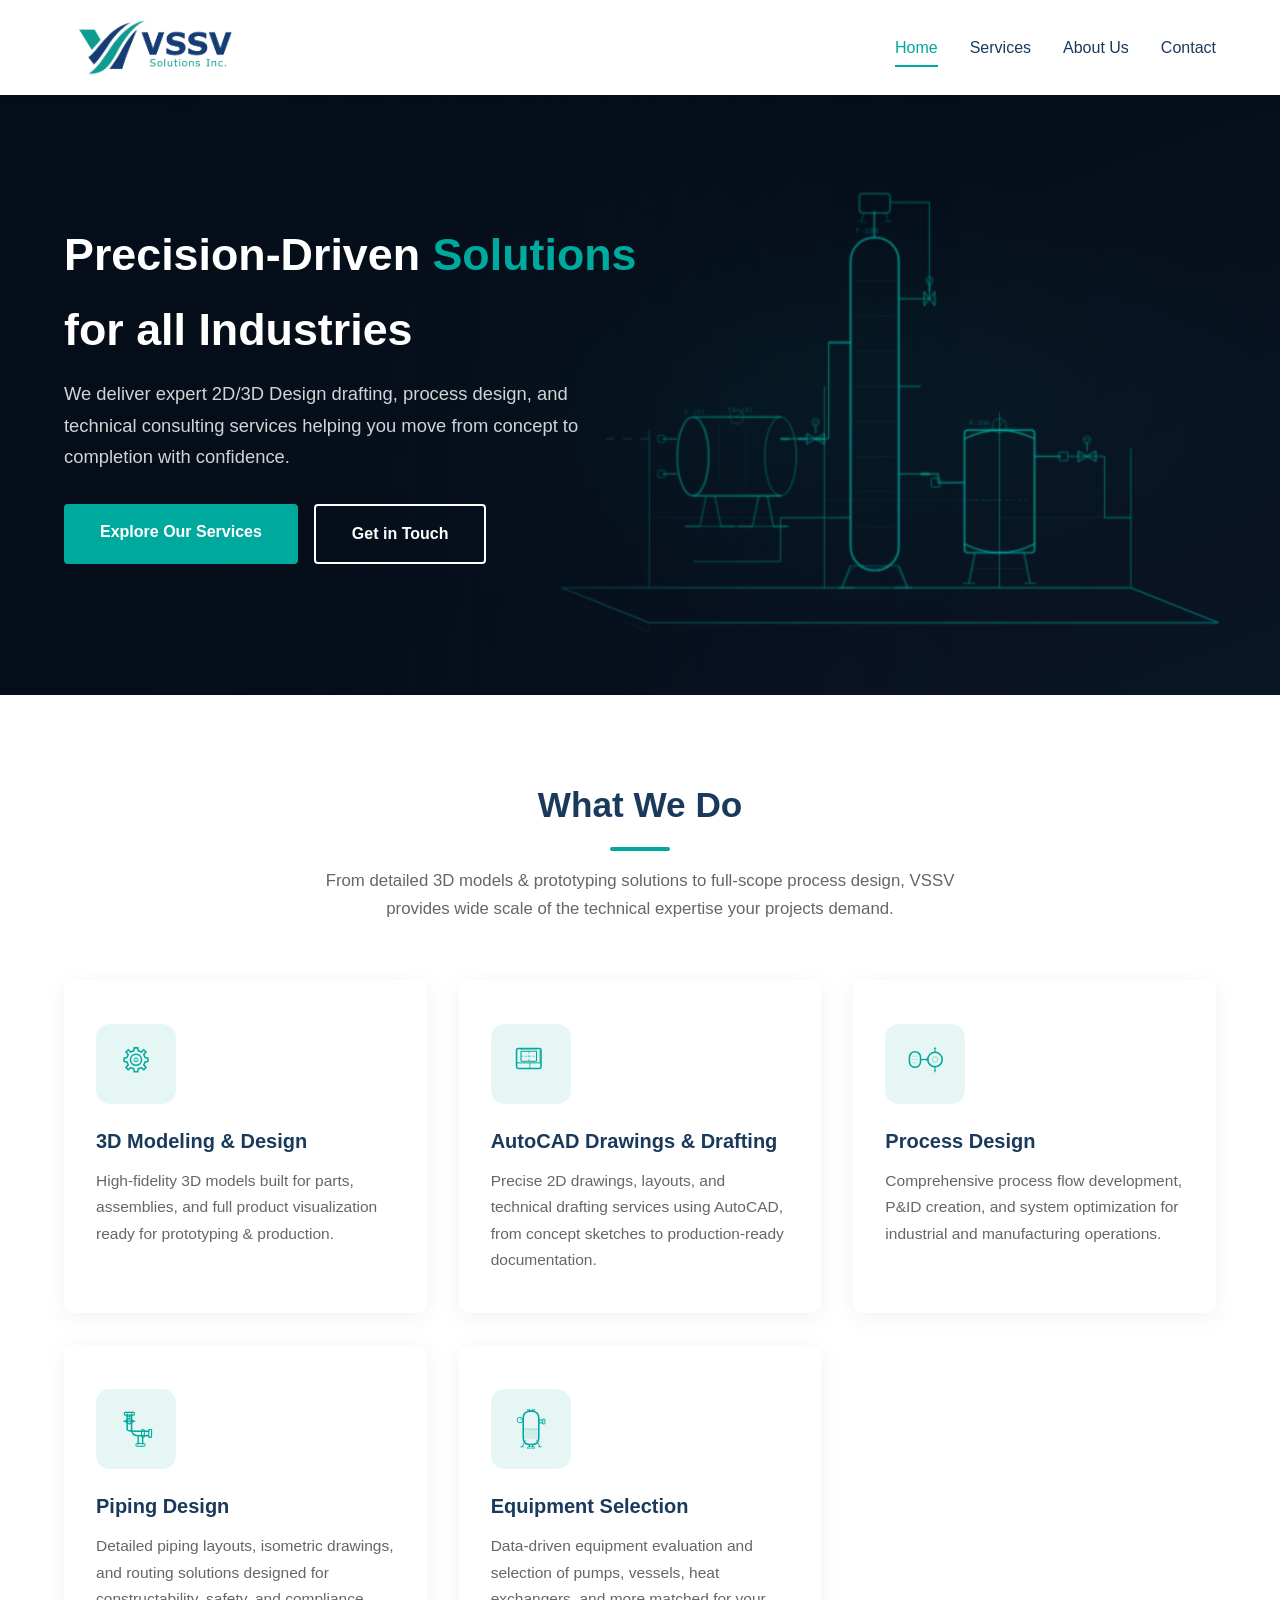
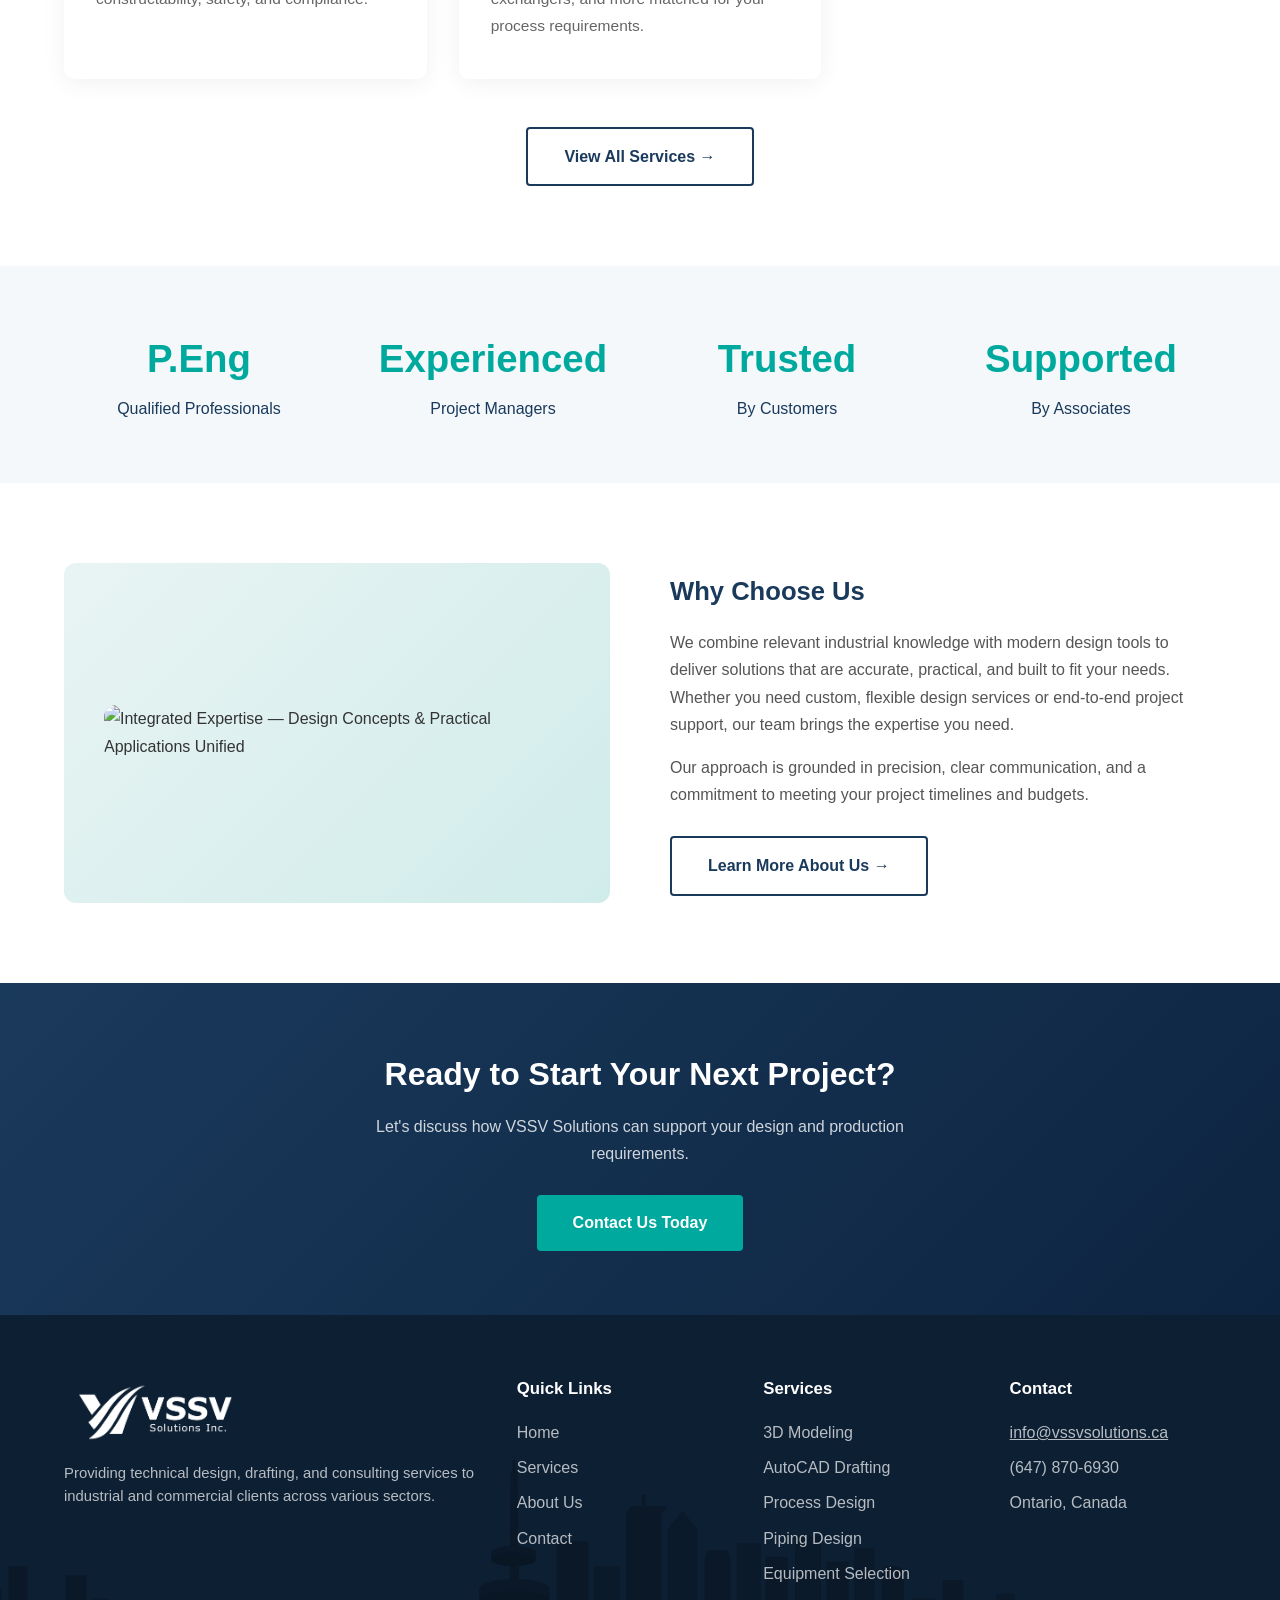
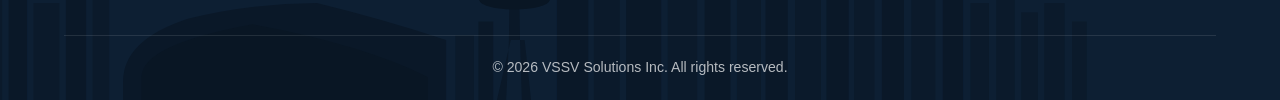
==== commit 98fd2727: "Update index.html" ====
--- a/index.html
+++ b/index.html
@@ -11,8 +11,8 @@
   <meta property="og:url" content="https://vssvsolutions.ca">
   <title>VSSV Solutions Inc. | Design & Drafting Solutions for All Industries</title>
   <link rel="stylesheet" href="styles.css">
-	<link rel="icon" type="image/jpeg" href="/favicon.jpg">
-	<meta property="og:image" content="https://vssvsolutions.ca/favicon.jpg">
+	<link rel="icon" type="image/jpeg" href="/favicon.jpeg">
+	<meta property="og:image" content="https://vssvsolutions.ca/favicon.jpeg">
 </head>
 <body>
 
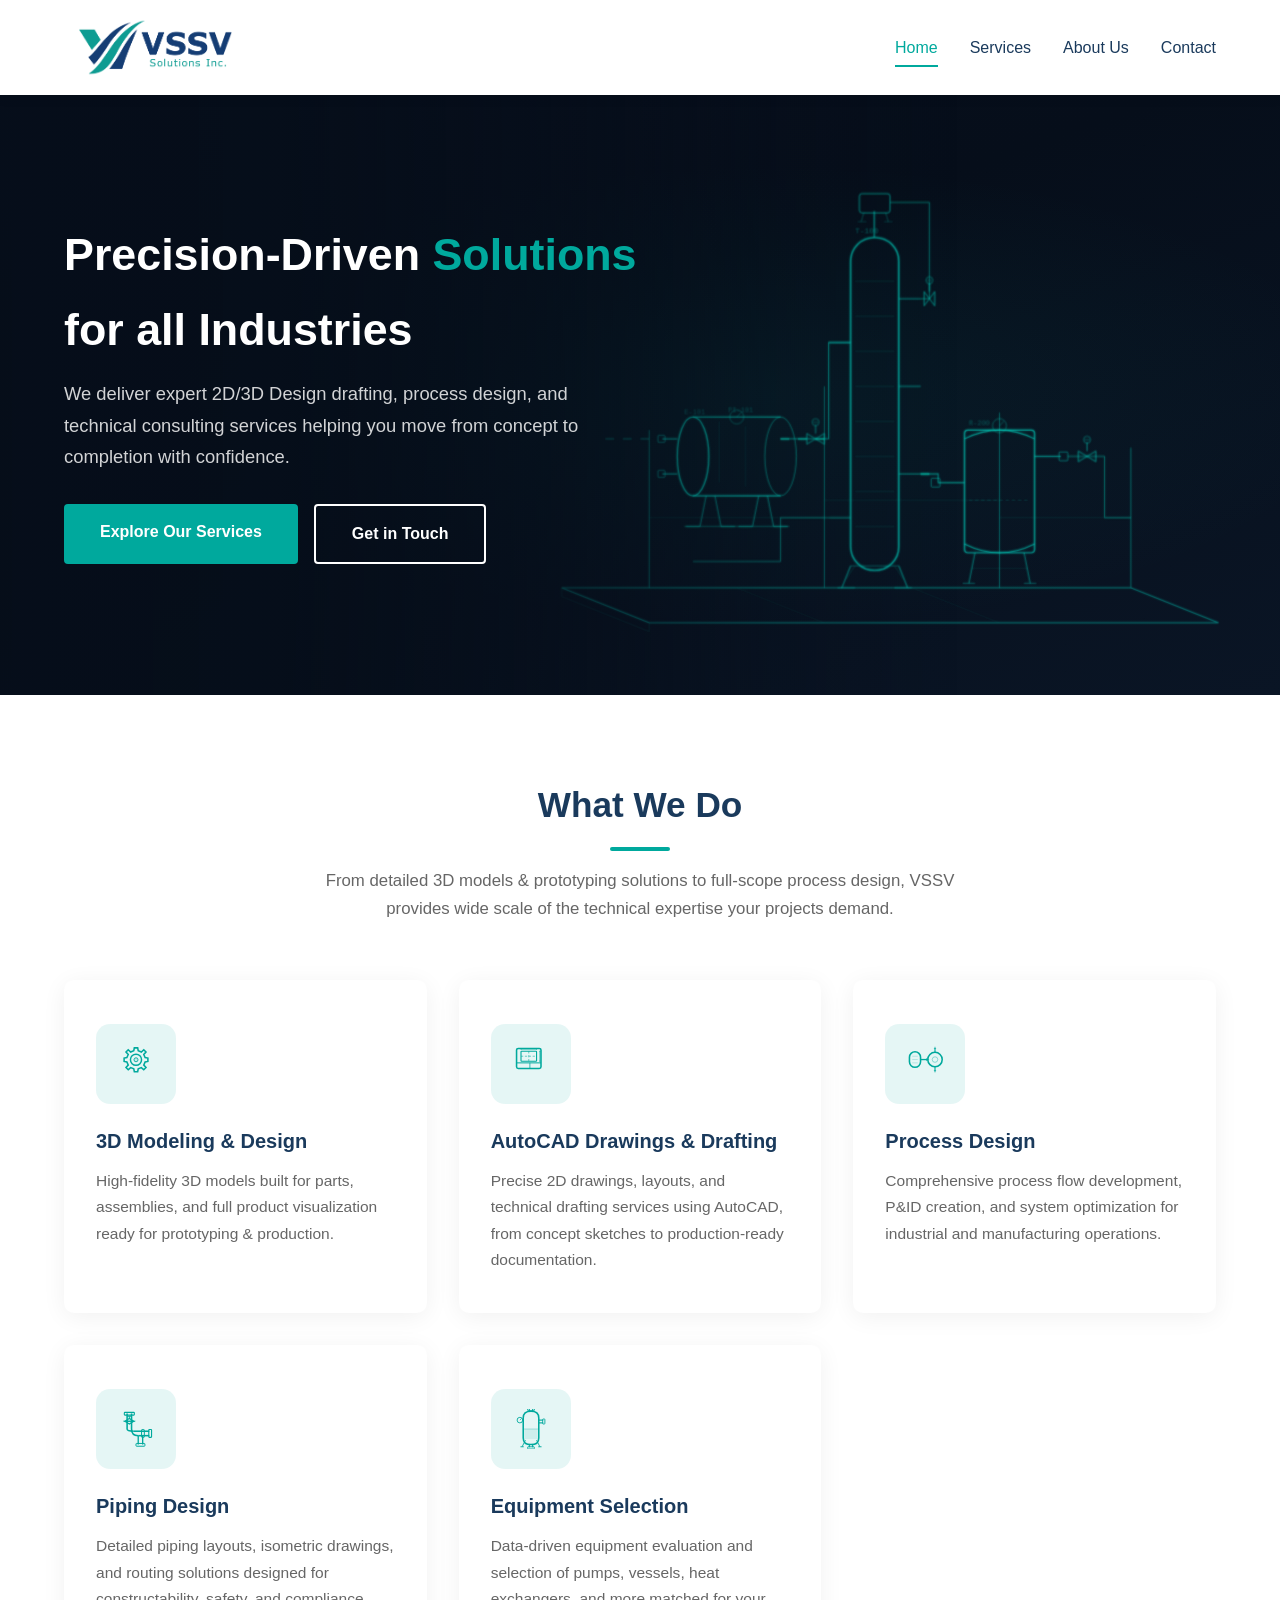
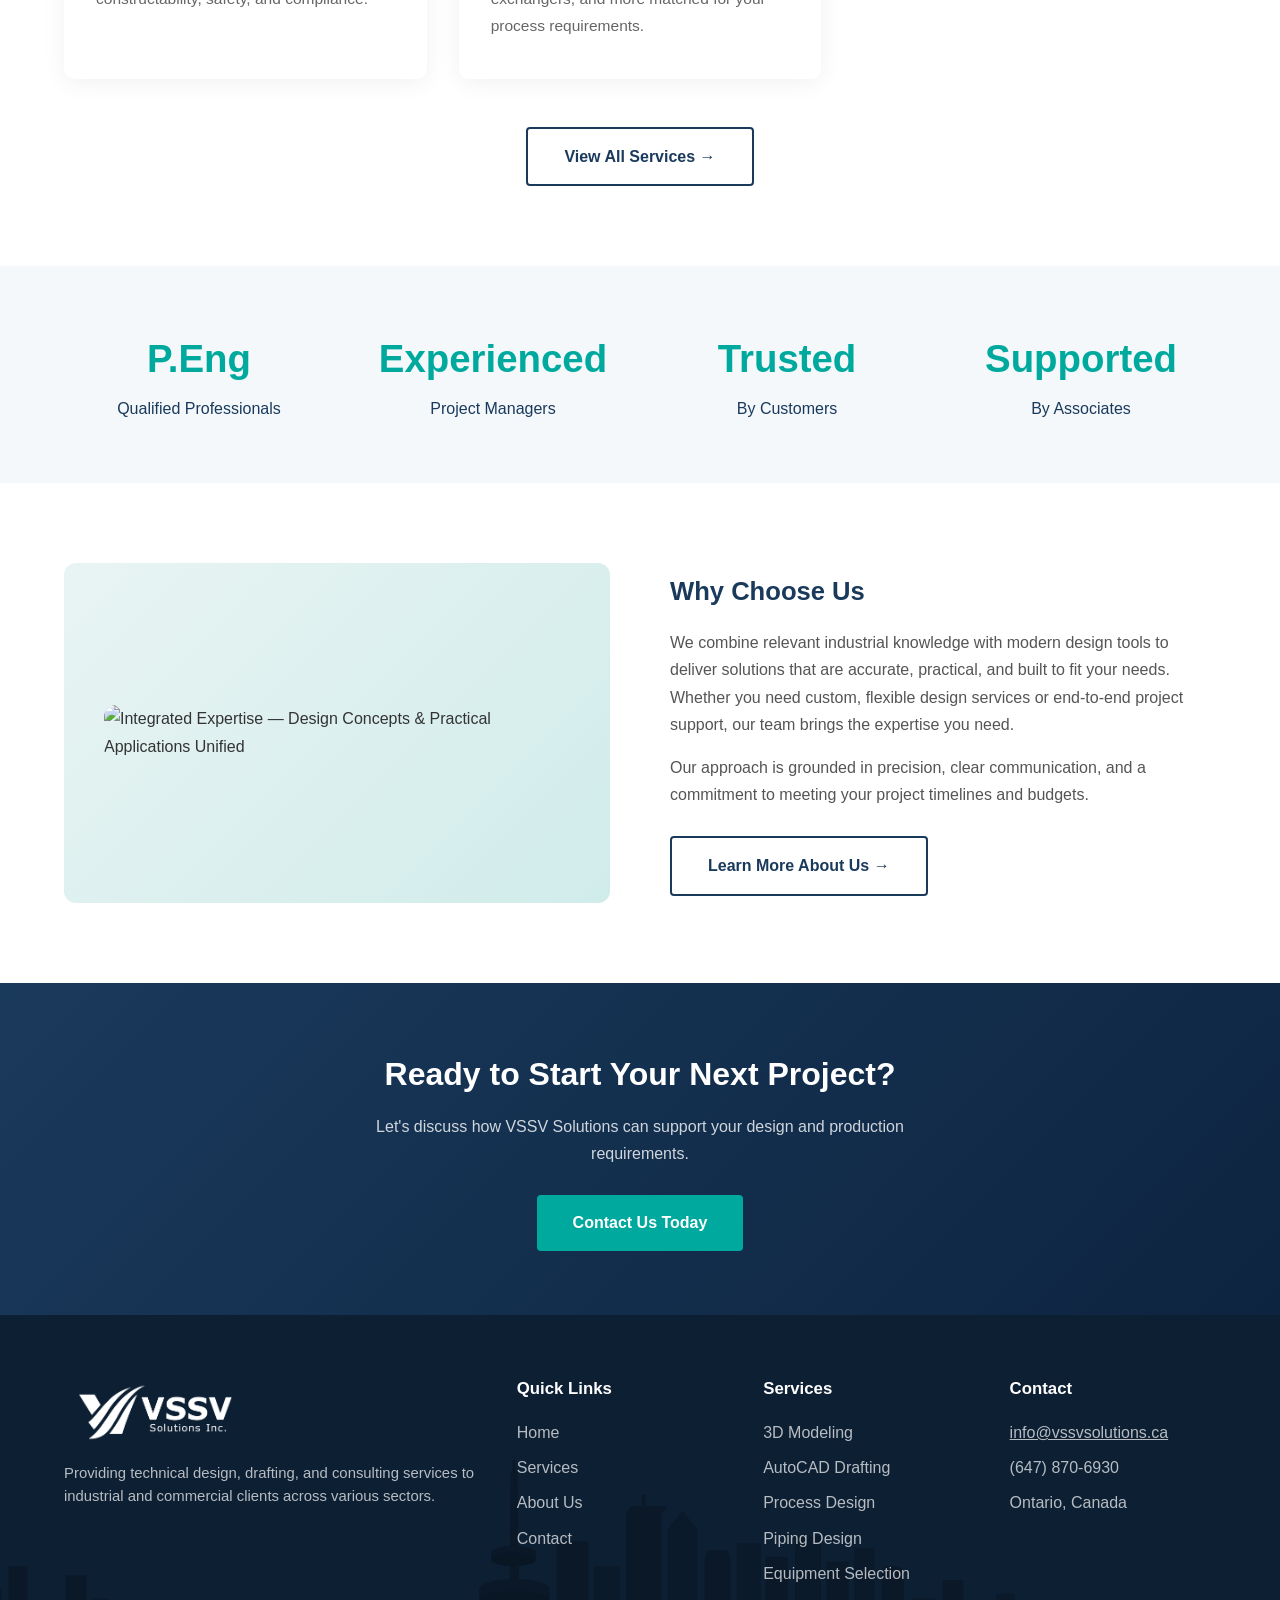
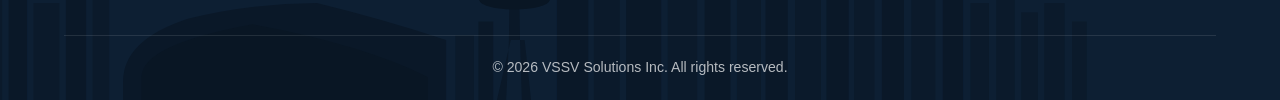
==== commit 275904e3: "Update index.html" ====
--- a/index.html
+++ b/index.html
@@ -11,8 +11,8 @@
   <meta property="og:url" content="https://vssvsolutions.ca">
   <title>VSSV Solutions Inc. | Design & Drafting Solutions for All Industries</title>
   <link rel="stylesheet" href="styles.css">
-	<link rel="icon" type="image/jpeg" href="/favicon.jpeg">
-	<meta property="og:image" content="https://vssvsolutions.ca/favicon.jpeg">
+	<link rel="icon" type="image/png" href="/favicon.png">
+	<meta property="og:image" content="https://vssvsolutions.ca/favicon.png">
 </head>
 <body>
 
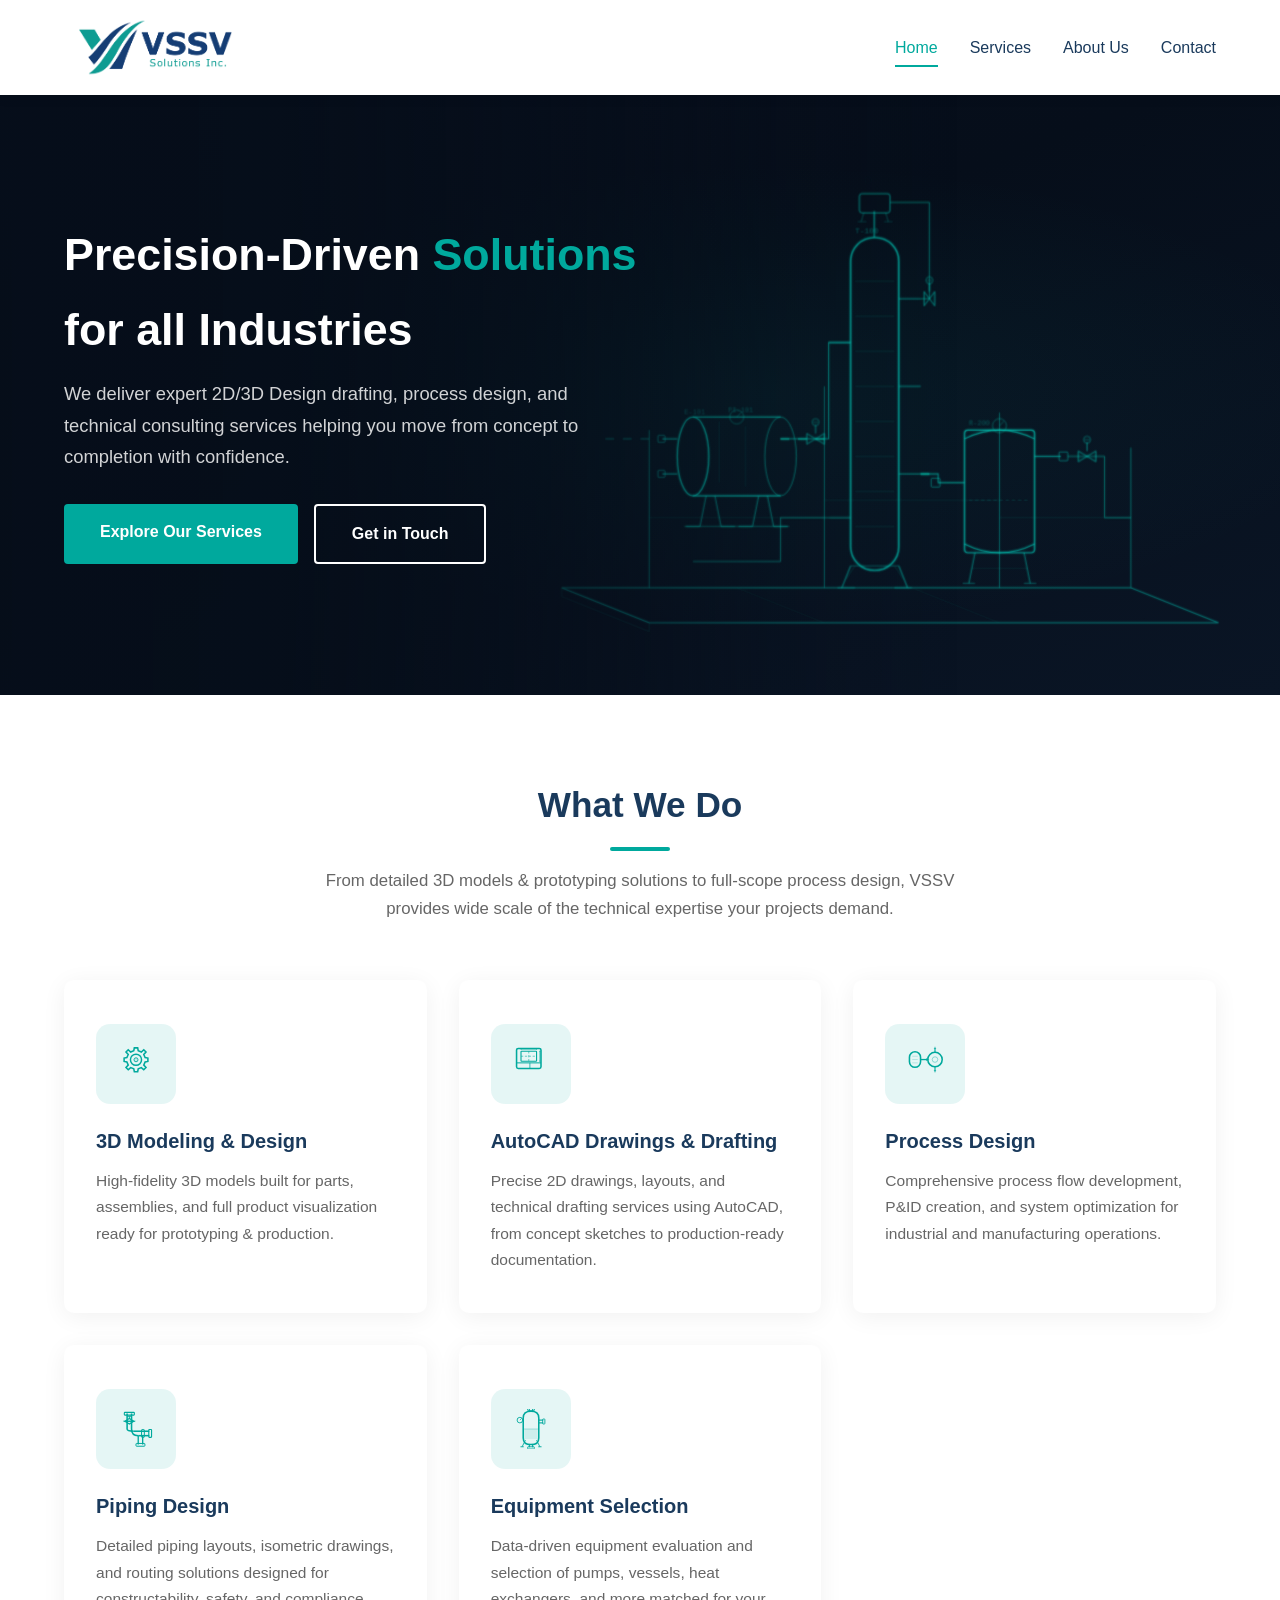
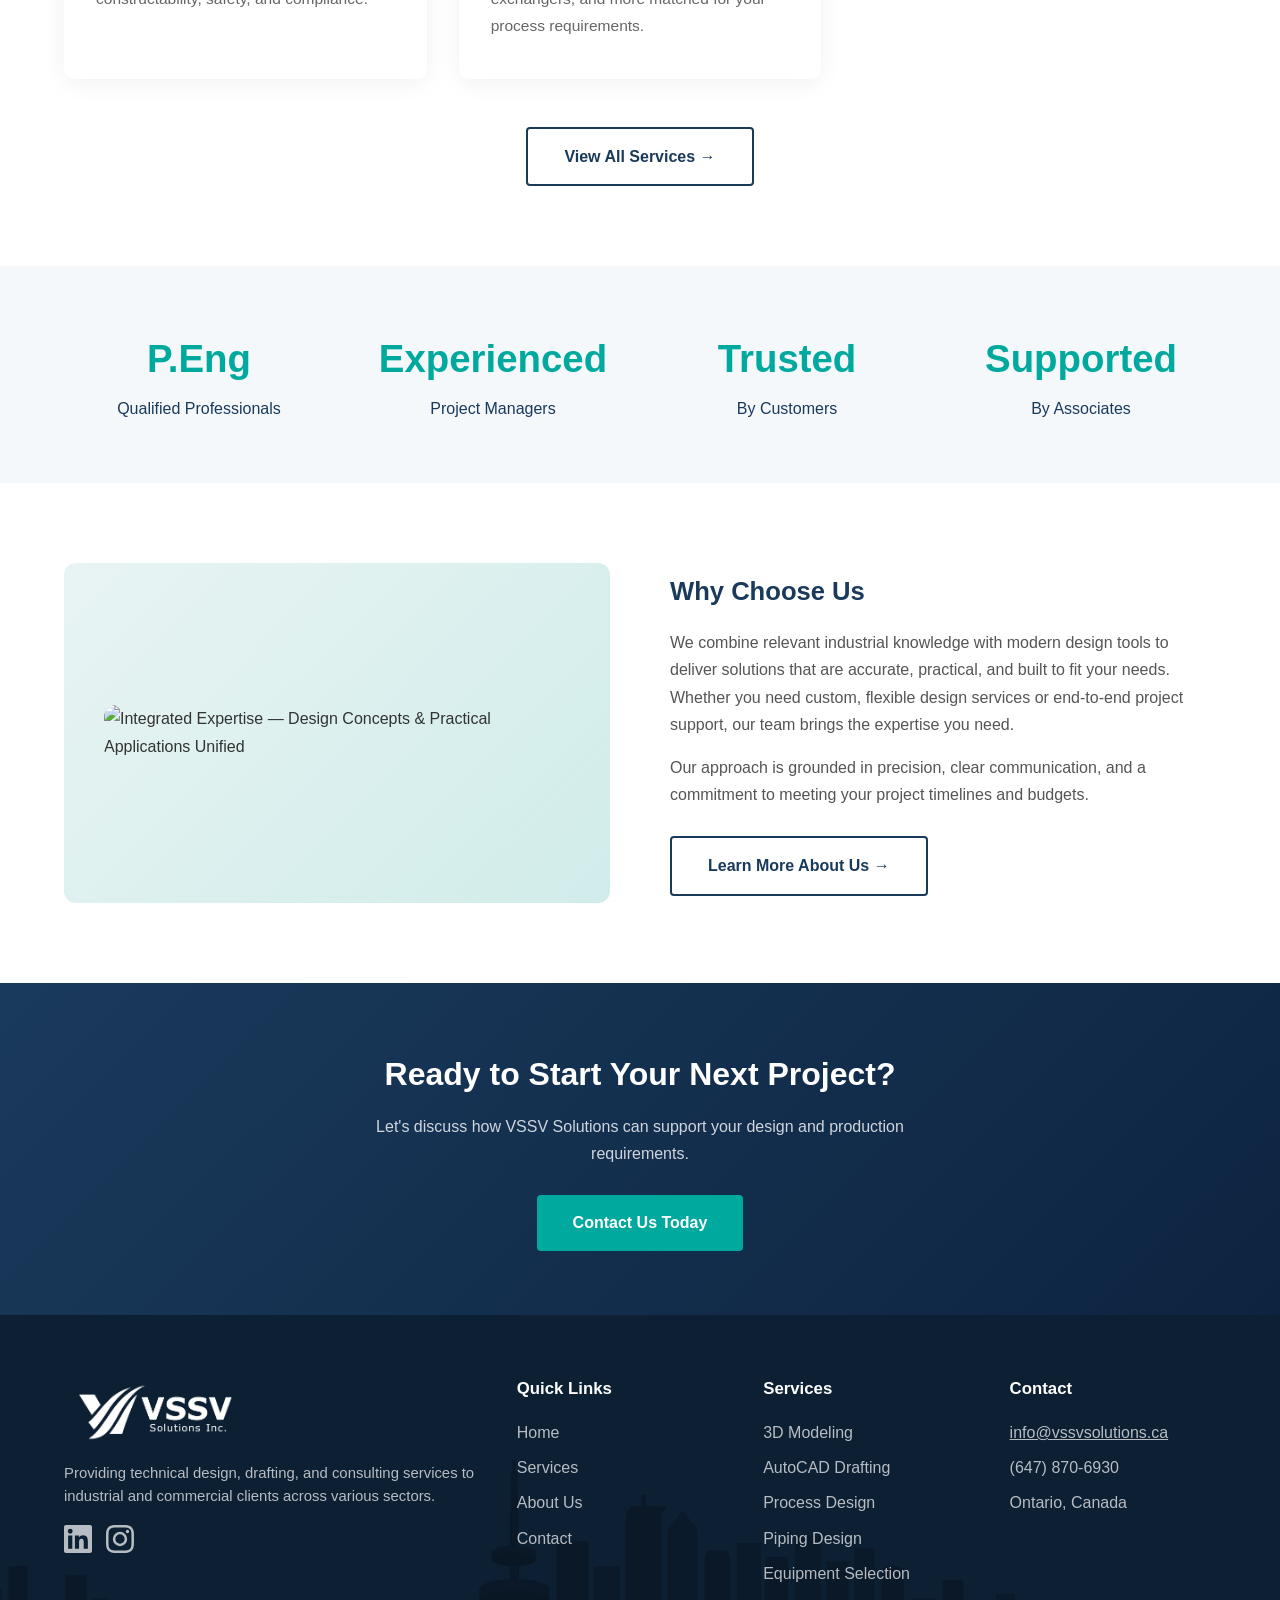
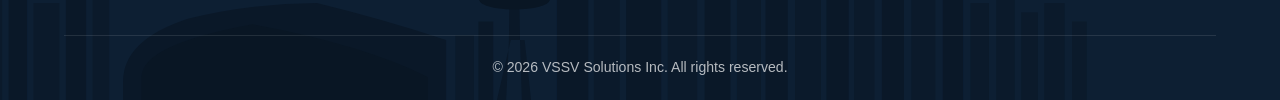
==== commit c6d964c9: "Add files via upload" ====
--- a/index.html
+++ b/index.html
@@ -13,6 +13,48 @@
   <link rel="stylesheet" href="styles.css">
 	<link rel="icon" type="image/png" href="/favicon.png">
 	<meta property="og:image" content="https://vssvsolutions.ca/favicon.png">
+	  <meta name="robots" content="index, follow">
+  <link rel="canonical" href="https://vssvsolutions.ca/">
+  <link rel="sitemap" type="application/xml" href="https://vssvsolutions.ca/sitemap.xml">
+ 
+  <!-- Structured Data: Local Business -->
+  <script type="application/ld+json">
+  {
+    "@context": "https://schema.org",
+    "@type": "ProfessionalService",
+    "name": "VSSV Solutions Inc.",
+    "url": "https://vssvsolutions.ca",
+    "logo": "https://vssvsolutions.ca/images/logo.png",
+    "image": "https://vssvsolutions.ca/favicon.png",
+    "description": "VSSV Solutions Inc. provides precision-driven 2D/3D design, drafting, process design, piping design, and technical consulting services for industrial and commercial clients across Canada.",
+    "telephone": "+1-647-870-6930",
+    "email": "info@vssvsolutions.ca",
+    "address": {
+      "@type": "PostalAddress",
+      "addressRegion": "Ontario",
+      "addressCountry": "CA"
+    },
+    "areaServed": "Canada",
+    "priceRange": "$$",
+    "serviceType": [
+      "3D Modeling & Design",
+      "AutoCAD Drawings & Drafting",
+      "Process Design",
+      "Piping Design",
+      "Equipment Selection"
+    ]
+  }
+  </script>
+ 
+  <!-- Structured Data: WebSite with Sitelinks SearchBox signal -->
+  <script type="application/ld+json">
+  {
+    "@context": "https://schema.org",
+    "@type": "WebSite",
+    "name": "VSSV Solutions Inc.",
+    "url": "https://vssvsolutions.ca"
+  }
+  </script>
 </head>
 <body>
 
@@ -514,6 +556,18 @@
       <div class="footer-about">
         <img src="images/logo.png" alt="VSSV Solutions Inc." style="height:75px; filter: brightness(0) invert(1);">
         <p>Providing technical design, drafting, and consulting services to industrial and commercial clients across various sectors.</p>
+        <div class="footer-socials" style="margin-top:16px; display:flex; gap:14px;">
+          <a href="https://www.linkedin.com/company/112652920" target="_blank" rel="noopener noreferrer" aria-label="LinkedIn" style="display:inline-block;">
+            <svg width="28" height="28" viewBox="0 0 24 24" fill="rgba(255,255,255,.7)" xmlns="http://www.w3.org/2000/svg" style="transition: fill .2s;">
+              <path d="M20.447 20.452h-3.554v-5.569c0-1.328-.027-3.037-1.852-3.037-1.853 0-2.136 1.445-2.136 2.939v5.667H9.351V9h3.414v1.561h.046c.477-.9 1.637-1.85 3.37-1.85 3.601 0 4.267 2.37 4.267 5.455v6.286zM5.337 7.433a2.062 2.062 0 01-2.063-2.065 2.064 2.064 0 112.063 2.065zm1.782 13.019H3.555V9h3.564v11.452zM22.225 0H1.771C.792 0 0 .774 0 1.729v20.542C0 23.227.792 24 1.771 24h20.451C23.2 24 24 23.227 24 22.271V1.729C24 .774 23.2 0 22.222 0h.003z"/>
+            </svg>
+          </a>
+          <a href="https://www.instagram.com/vssv_solutions/" target="_blank" rel="noopener noreferrer" aria-label="Instagram" style="display:inline-block;">
+            <svg width="28" height="28" viewBox="0 0 24 24" fill="rgba(255,255,255,.7)" xmlns="http://www.w3.org/2000/svg" style="transition: fill .2s;">
+              <path d="M12 2.163c3.204 0 3.584.012 4.85.07 3.252.148 4.771 1.691 4.919 4.919.058 1.265.069 1.645.069 4.849 0 3.205-.012 3.584-.069 4.849-.149 3.225-1.664 4.771-4.919 4.919-1.266.058-1.644.07-4.85.07-3.204 0-3.584-.012-4.849-.07-3.26-.149-4.771-1.699-4.919-4.92-.058-1.265-.07-1.644-.07-4.849 0-3.204.013-3.583.07-4.849.149-3.227 1.664-4.771 4.919-4.919 1.266-.057 1.645-.069 4.849-.069zM12 0C8.741 0 8.333.014 7.053.072 2.695.272.273 2.69.073 7.052.014 8.333 0 8.741 0 12c0 3.259.014 3.668.072 4.948.2 4.358 2.618 6.78 6.98 6.98C8.333 23.986 8.741 24 12 24c3.259 0 3.668-.014 4.948-.072 4.354-.2 6.782-2.618 6.979-6.98.059-1.28.073-1.689.073-4.948 0-3.259-.014-3.667-.072-4.947-.196-4.354-2.617-6.78-6.979-6.98C15.668.014 15.259 0 12 0zm0 5.838a6.162 6.162 0 100 12.324 6.162 6.162 0 000-12.324zM12 16a4 4 0 110-8 4 4 0 010 8zm6.406-11.845a1.44 1.44 0 100 2.881 1.44 1.44 0 000-2.881z"/>
+            </svg>
+          </a>
+        </div>
       </div>
       <div>
         <h4>Quick Links</h4>
@@ -545,4 +599,9 @@
     </div>
     <div class="footer-bottom">
       &copy; 2026 VSSV Solutions Inc. All rights reserved.
-    </d                
+        </div>
+  </div>
+</footer>
+ 
+</body>
+</html>                
--- a/styles.css
+++ b/styles.css
@@ -342,6 +342,11 @@
 }
 .email-link:hover {
   color: #00a99d;
+}
+
+/* Social icons */
+.footer-socials a:hover svg {
+  fill: #00a99d;
 }
 .footer-bottom {
   border-top: 1px solid rgba(255,255,255,.1);
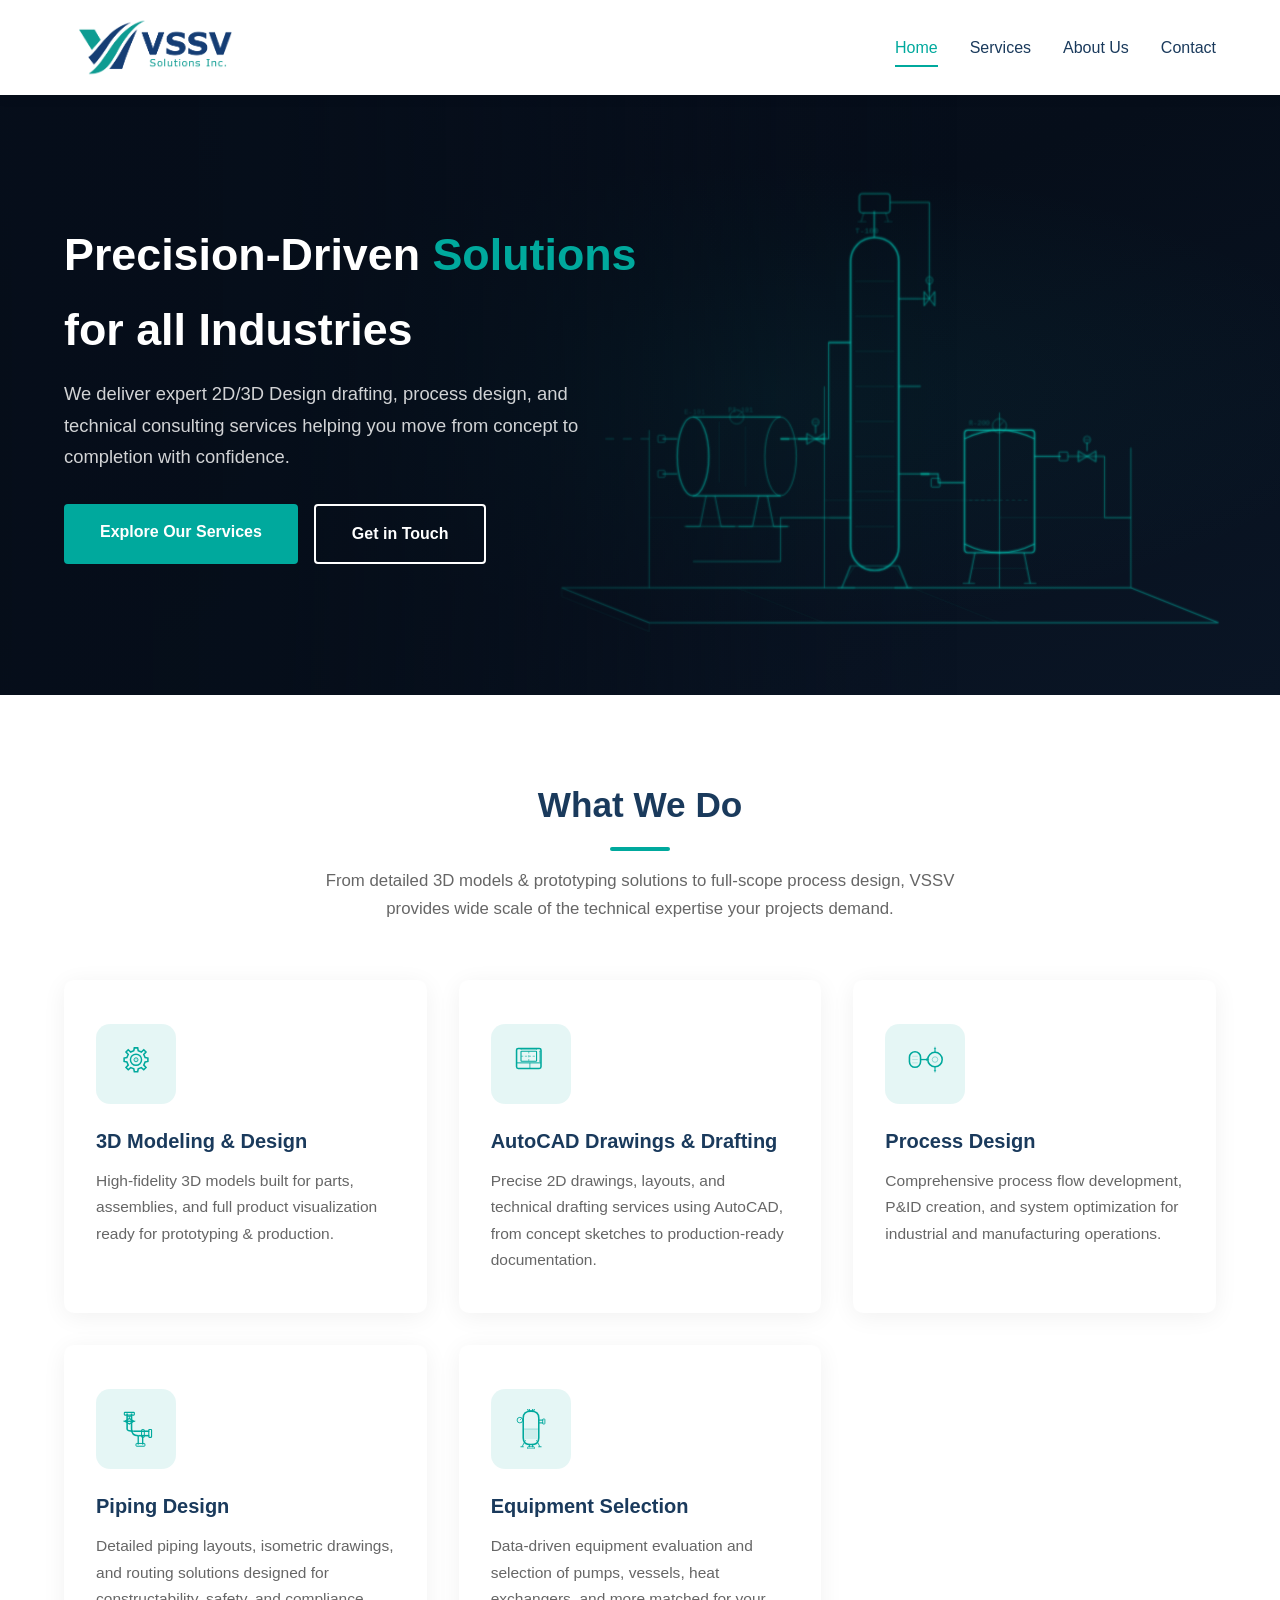
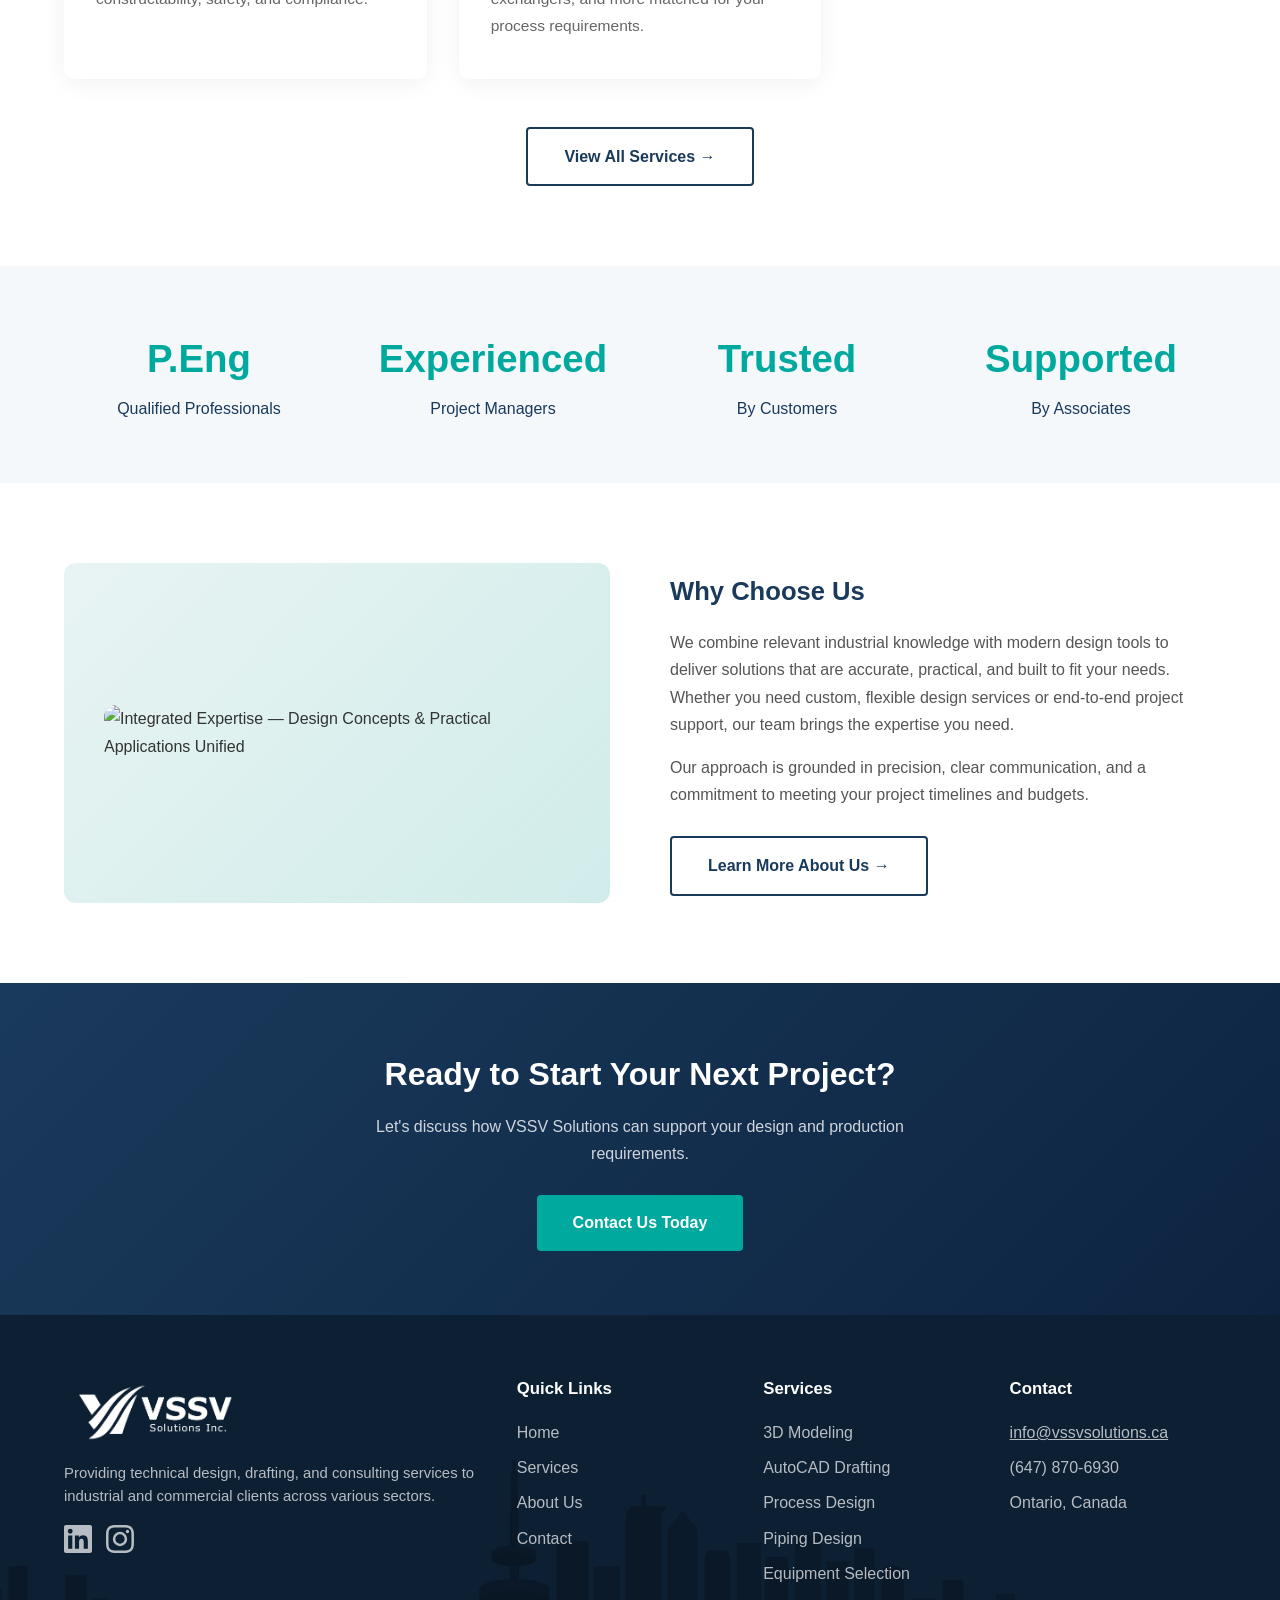
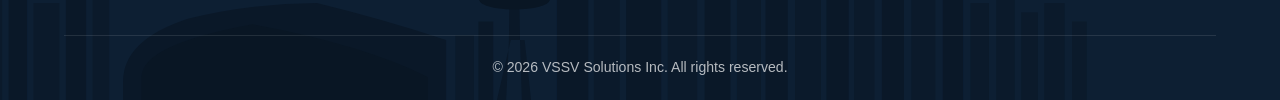
==== commit a242211e: "Update index.html" ====
--- a/index.html
+++ b/index.html
@@ -557,7 +557,7 @@
         <img src="images/logo.png" alt="VSSV Solutions Inc." style="height:75px; filter: brightness(0) invert(1);">
         <p>Providing technical design, drafting, and consulting services to industrial and commercial clients across various sectors.</p>
         <div class="footer-socials" style="margin-top:16px; display:flex; gap:14px;">
-          <a href="https://www.linkedin.com/company/112652920" target="_blank" rel="noopener noreferrer" aria-label="LinkedIn" style="display:inline-block;">
+          <a href="https://ca.linkedin.com/company/vssv-solutions-inc" target="_blank" rel="noopener noreferrer" aria-label="LinkedIn" style="display:inline-block;">
             <svg width="28" height="28" viewBox="0 0 24 24" fill="rgba(255,255,255,.7)" xmlns="http://www.w3.org/2000/svg" style="transition: fill .2s;">
               <path d="M20.447 20.452h-3.554v-5.569c0-1.328-.027-3.037-1.852-3.037-1.853 0-2.136 1.445-2.136 2.939v5.667H9.351V9h3.414v1.561h.046c.477-.9 1.637-1.85 3.37-1.85 3.601 0 4.267 2.37 4.267 5.455v6.286zM5.337 7.433a2.062 2.062 0 01-2.063-2.065 2.064 2.064 0 112.063 2.065zm1.782 13.019H3.555V9h3.564v11.452zM22.225 0H1.771C.792 0 0 .774 0 1.729v20.542C0 23.227.792 24 1.771 24h20.451C23.2 24 24 23.227 24 22.271V1.729C24 .774 23.2 0 22.222 0h.003z"/>
             </svg>
